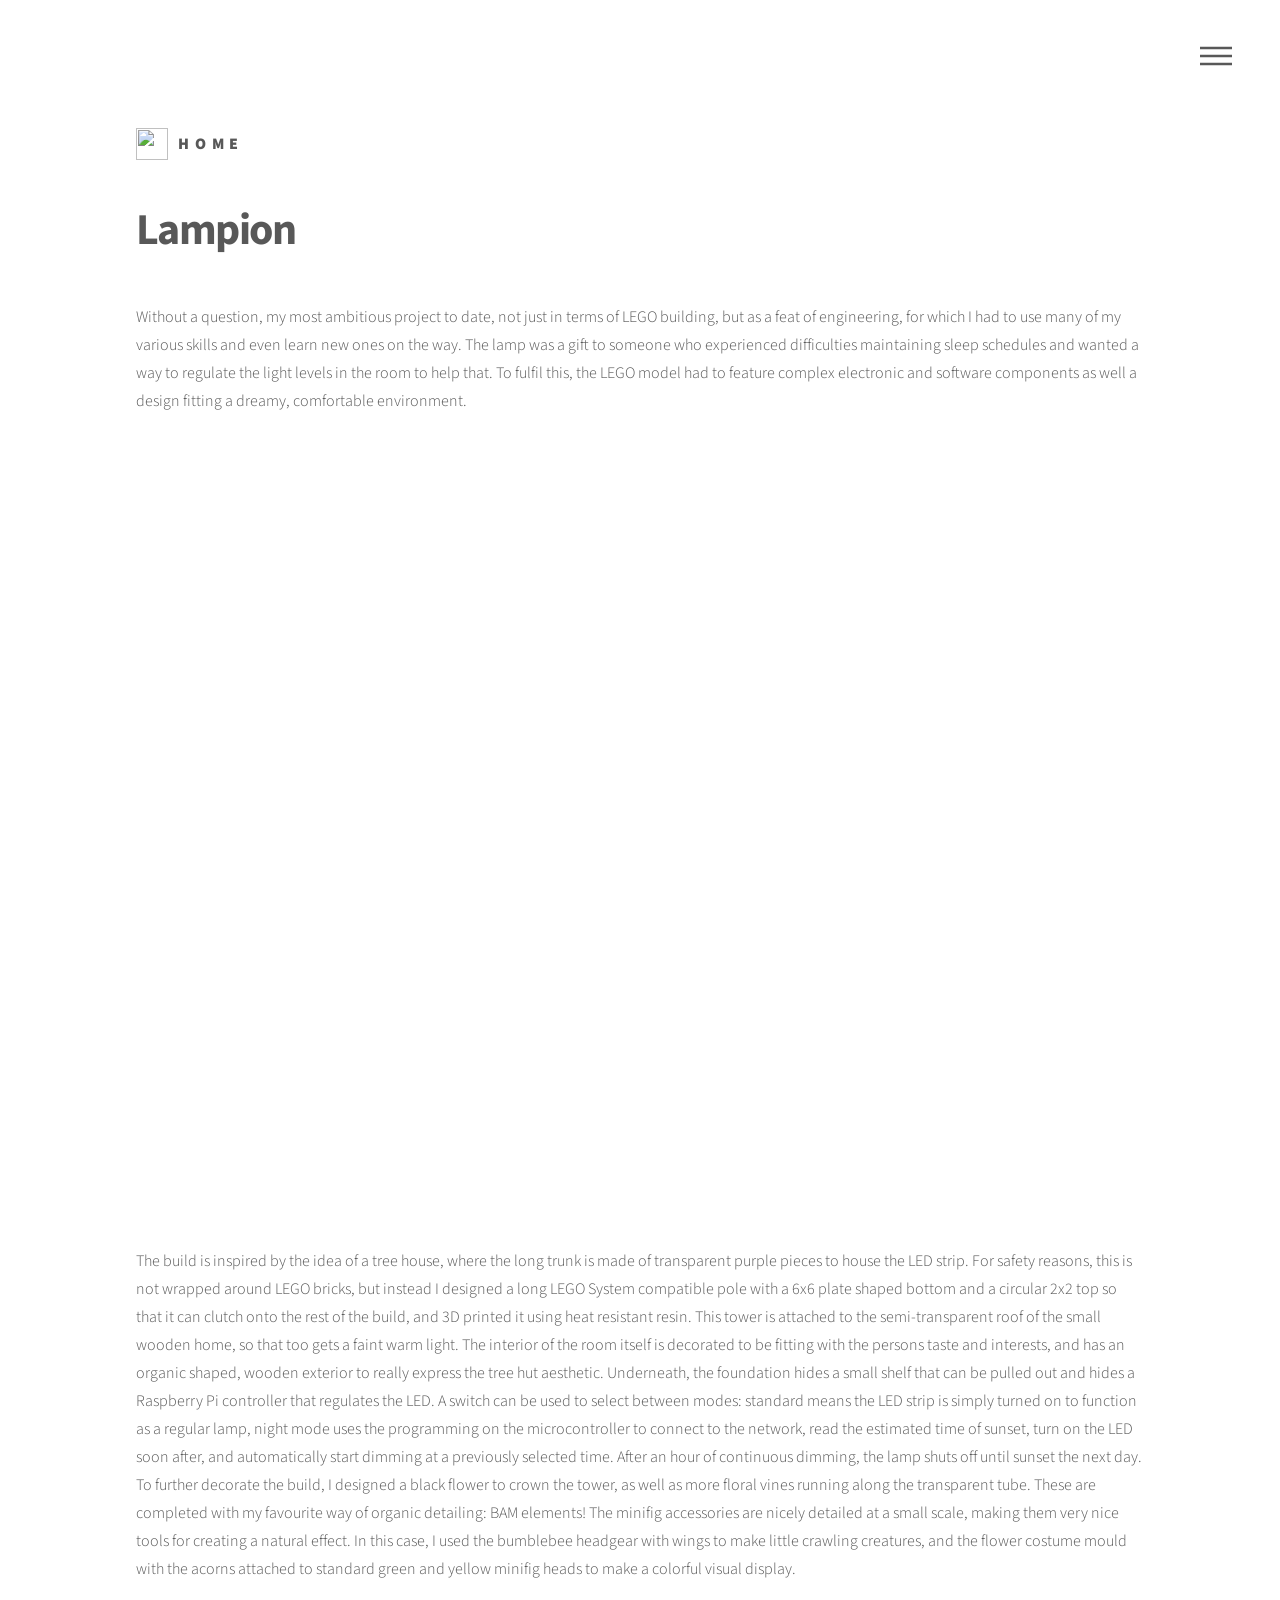
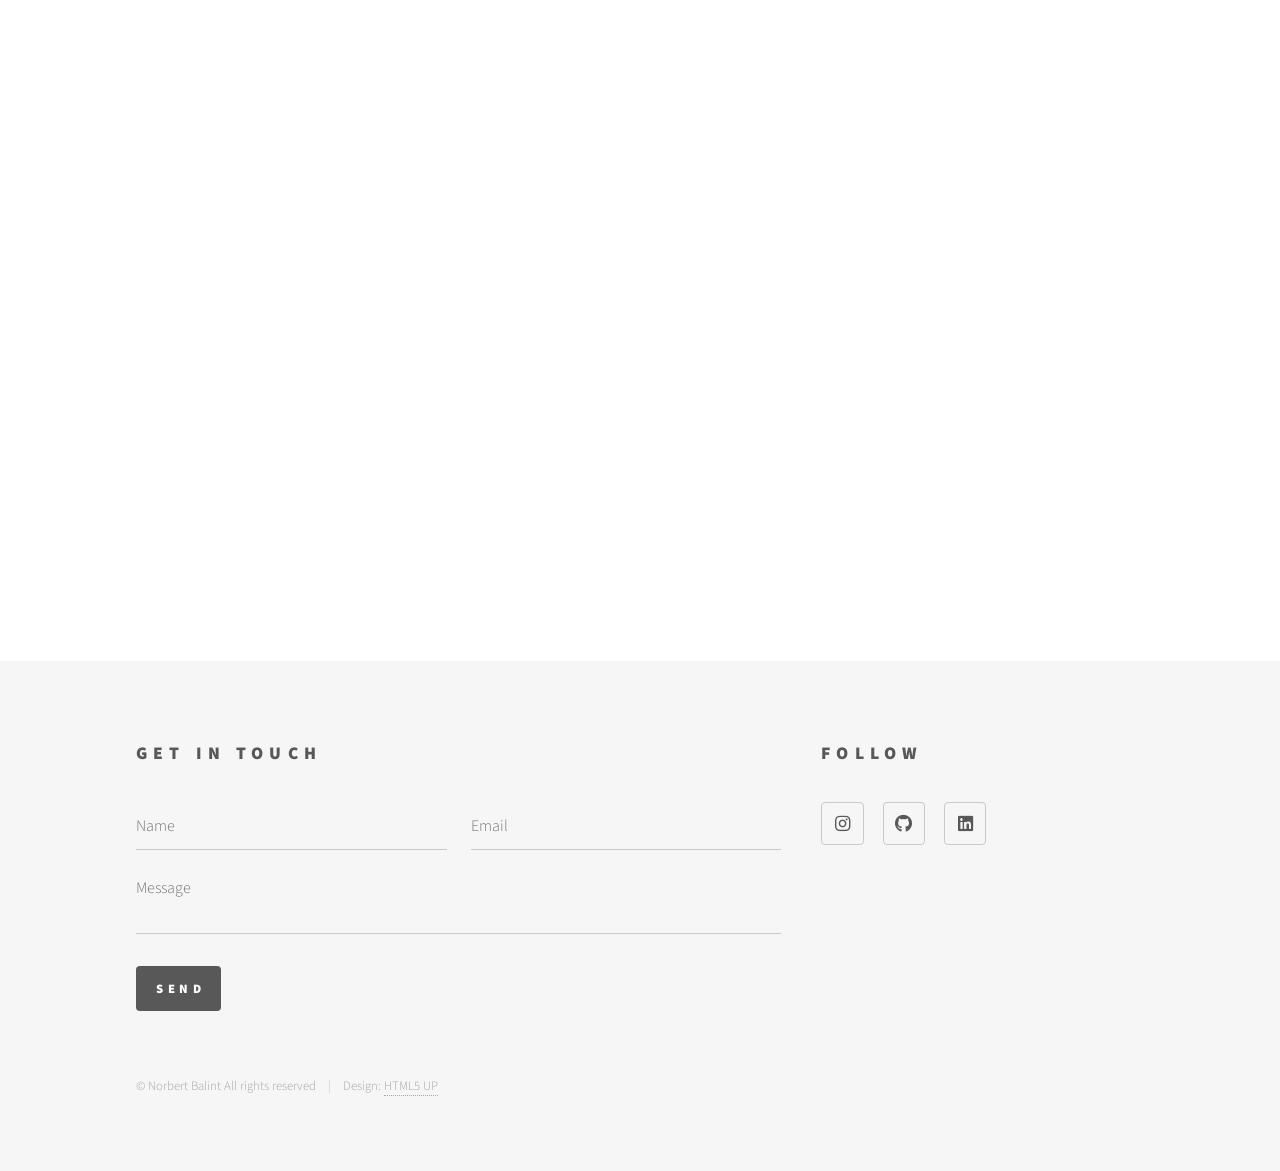
==== lampion.html @ af63b950 "Add files via upload Initial commit to upload directory" ====
<!DOCTYPE HTML>
<!--
	Phantom by HTML5 UP
	html5up.net | @ajlkn
	Free for personal and commercial use under the CCA 3.0 license (html5up.net/license)
-->
<html>
	<head>
		<title>Lampion - Norbert Balint</title>
		<meta charset="utf-8" />
		<meta name="viewport" content="width=device-width, initial-scale=1, user-scalable=no" />
		<link rel="stylesheet" href="assets/css/main.css" />
		<noscript><link rel="stylesheet" href="assets/css/noscript.css" /></noscript>
	</head>
	<body class="is-preload">
		<!-- Wrapper -->
			<div id="wrapper">

				<!-- Header -->
					<header id="header">
						<div class="inner">

							<!-- Logo -->
								<a href="index.html" class="logo">
									<span class="symbol"><img src="images/logo.svg" alt="" /></span><span class="title">Home</span>
								</a>

							<!-- Nav -->
								<nav>
									<ul>
										<li><a href="#menu">Menu</a></li>
									</ul>
								</nav>

						</div>
					</header>

				<!-- Menu -->
					<nav id="menu">
						<h2>Menu</h2>
						<ul>
							<li><a href="index.html">Home</a></li>
							<li>
								<span class="toggle">Projects</span>
								<ul class="submenu">
									<li><a href="flower_festival.html">Flower festival arrangement</a></li>
									<li><a href="skull_pot.html">Roses potted in a skull</a></li>
									<li><a href="lampion.html">Night lamp</a></li>
									<li><a href="astralis.html">Astralia</a></li>
									<li><a href="digital.html">Digital designs</a></li>
									<li><a href="laurelin.html">Tears of Laurelin</a></li>
								</ul>
							</li>
							<li><a href="index.html#footer">Contact</a></li>
						</ul>
					</nav>

				<!-- Main -->
					<div id="main">
						<div class="inner">
							<h1>Lampion</h1>
							<p>Without a question, my most ambitious project to date, not just in terms of LEGO building, but as a feat of engineering, for which I had to use many of my various skills and even learn new ones on the way. The lamp was a gift to someone who experienced difficulties maintaining sleep schedules and wanted a way to regulate the light levels in the room to help that. To fulfil this, the LEGO model had to feature complex electronic and software components as well a design fitting a dreamy, comfortable environment. </p>

							<div class="image-row">
           						<img src="images/Lampion_2.jpg" alt="" height="750"/>
           						<img src="images/Lampion_4.jpg" alt="" height="750"/>
       						 </div>
							
							<p>The build is inspired by the idea of a tree house, where the long trunk is made of transparent purple pieces to house the LED strip. For safety reasons, this is not wrapped around LEGO bricks, but instead I designed a long LEGO System compatible pole with a 6x6 plate shaped bottom and a circular 2x2 top so that it can clutch onto the rest of the build, and 3D printed it using heat resistant resin. This tower is attached to the semi-transparent roof of the small wooden home, so that too gets a faint warm light. The interior of the room itself is decorated to be fitting with the persons taste and interests, and has an organic shaped, wooden exterior to really express the tree hut aesthetic. Underneath, the foundation hides a small shelf that can be pulled out and hides a Raspberry Pi controller that regulates the LED. A switch can be used to select between modes: standard means the LED strip is simply turned on to function as a regular lamp, night mode uses the programming on the microcontroller to connect to the network, read the estimated time of sunset, turn on the LED soon after, and automatically start dimming at a previously selected time. After an hour of continuous dimming, the lamp shuts off until sunset the next day. 
To further decorate the build, I designed a black flower to crown the tower, as well as more floral vines running along the transparent tube. These are completed with my favourite way of organic detailing: BAM elements! The minifig accessories are nicely detailed at a small scale, making them very nice tools for creating a natural effect. In this case, I used the bumblebee headgear with wings to make little crawling creatures, and the flower costume mould with the acorns attached to standard green and yellow minifig heads to make a colorful visual display. </p>
							<div class="image-row">
           						<img src="images/Lampion_3.jpg" alt="" height="500"/>
           						<img src="images/Lampion_1.jpg" alt="" height="500"/>
       						 </div>
						</div>
					</div>

				<!-- Footer -->
					<footer id="footer">
						<div class="inner">
							<section>
								<h2>Get in touch</h2>
								<form method="post" action="https://formspree.io/f/xbgdnvld">
									<input type="hidden" name="_subject" value="New message from website contact form" />
									<div class="fields">
										<div class="field half">
											<input type="text" name="name" id="name" placeholder="Name" />
										</div>
										<div class="field half">
											<input type="email" name="email" id="email" placeholder="Email" />
										</div>
										<div class="field">
											<textarea name="message" id="message" placeholder="Message"></textarea>
										</div>
									</div>
									<ul class="actions">
										<li><input type="submit" value="Send" class="primary" /></li>
									</ul>
								</form>
							</section>
							<section>
								<h2>Follow</h2>
								<ul class="icons">
									<li><a href="https://www.instagram.com/norbert._.balint?mdxt=M3FpMGlzZ3g4aW0x" class="icon brands style2 fa-instagram"><span class="label">Instagram</span></a></li>
									<li><a href="https://github.com/NorbertAuroraBalint" class="icon brands style2 fa-github"><span class="label">GitHub</span></a></li>
									<li><a href="https://www.linkedin.com/in/norbert-balint-3ab57115b" class="icon brands style2 fa-linkedin"><span class="label">LinkedIn</span></a></li>
									</ul>
							</section>
							<ul class="copyright">
								<li>&copy; Norbert Balint All rights reserved</li><li>Design: <a href="http://html5up.net">HTML5 UP</a></li>
							</ul>
						</div>
					</footer>

			</div>

		<!-- Scripts -->
			<script src="assets/js/jquery.min.js"></script>
			<script src="assets/js/browser.min.js"></script>
			<script src="assets/js/breakpoints.min.js"></script>
			<script src="assets/js/util.js"></script>
			<script src="assets/js/main.js"></script>

	</body>
</html>
---- assets/css/main.css ----
@import url(fontawesome-all.min.css);
@import url("https://fonts.googleapis.com/css?family=Source+Sans+Pro:300,700,900");

/*
	Phantom by HTML5 UP
	html5up.net | @ajlkn
	Free for personal and commercial use under the CCA 3.0 license (html5up.net/license)
*/

html, body, div, span, applet, object,
iframe, h1, h2, h3, h4, h5, h6, p, blockquote,
pre, a, abbr, acronym, address, big, cite,
code, del, dfn, em, img, ins, kbd, q, s, samp,
small, strike, strong, sub, sup, tt, var, b,
u, i, center, dl, dt, dd, ol, ul, li, fieldset,
form, label, legend, table, caption, tbody,
tfoot, thead, tr, th, td, article, aside,
canvas, details, embed, figure, figcaption,
footer, header, hgroup, menu, nav, output, ruby,
section, summary, time, mark, audio, video {
	margin: 0;
	padding: 0;
	border: 0;
	font-size: 100%;
	font: inherit;
	vertical-align: baseline;}

article, aside, details, figcaption, figure,
footer, header, hgroup, menu, nav, section {
	display: block;}

body {
	line-height: 1;
}

ol, ul {
	list-style: none;
}

blockquote, q {
	quotes: none;
}

	blockquote:before, blockquote:after, q:before, q:after {
		content: '';
		content: none;
	}

table {
	border-collapse: collapse;
	border-spacing: 0;
}

body {
	-webkit-text-size-adjust: none;
}

mark {
	background-color: transparent;
	color: inherit;
}

input::-moz-focus-inner {
	border: 0;
	padding: 0;
}

input, select, textarea {
	-moz-appearance: none;
	-webkit-appearance: none;
	-ms-appearance: none;
	appearance: none;
}

/* Basic */

	@-ms-viewport {
		width: device-width;
	}

	body {
		-ms-overflow-style: scrollbar;
	}

	@media screen and (max-width: 480px) {

		html, body {
			min-width: 320px;
		}

	}

	html {
		box-sizing: border-box;
	}

	*, *:before, *:after {
		box-sizing: inherit;
	}

	body {
		background: #ffffff;
	}

		body.is-preload *, body.is-preload *:before, body.is-preload *:after {
			-moz-animation: none !important;
			-webkit-animation: none !important;
			-ms-animation: none !important;
			animation: none !important;
			-moz-transition: none !important;
			-webkit-transition: none !important;
			-ms-transition: none !important;
			transition: none !important;
		}

/* Type */

	body, input, select, textarea {
		color: #585858;
		font-family: "Source Sans Pro", Helvetica, sans-serif;
		font-size: 16pt;
		font-weight: 300;
		line-height: 1.75;
	}

		@media screen and (max-width: 1680px) {

			body, input, select, textarea {
				font-size: 14pt;
			}

		}

		@media screen and (max-width: 1280px) {

			body, input, select, textarea {
				font-size: 12pt;
			}

		}

	a {
		-moz-transition: border-bottom-color 0.2s ease, color 0.2s ease;
		-webkit-transition: border-bottom-color 0.2s ease, color 0.2s ease;
		-ms-transition: border-bottom-color 0.2s ease, color 0.2s ease;
		transition: border-bottom-color 0.2s ease, color 0.2s ease;
		text-decoration: none;
		color: #585858;
		border-bottom: dotted 1px rgba(88, 88, 88, 0.5);
	}

		a:hover {
			border-bottom-color: transparent;
			color: #f2849e !important;
		}

	strong, b {
		font-weight: 900;
	}

	em, i {
		font-style: italic;
	}

	p {
		margin: 0 0 2em 0;
	}

	h1 {
		font-size: 2.75em;
		font-weight: 700;
		line-height: 1.3;
		margin: 0 0 1em 0;
		letter-spacing: -0.035em;
	}

		h1 a {
			color: inherit;
		}

		@media screen and (max-width: 736px) {

			h1 {
				font-size: 2em;
				margin: 0 0 1em 0;
			}

		}

		@media screen and (max-width: 360px) {

			h1 {
				font-size: 1.75em;
			}

		}

	h2, h3, h4, h5, h6 {
		font-weight: 900;
		line-height: 1.5;
		margin: 0 0 2em 0;
		text-transform: uppercase;
		letter-spacing: 0.35em;
	}

		h2 a, h3 a, h4 a, h5 a, h6 a {
			color: inherit;
		}

	h2 {
		font-size: 1.1em;
	}

	h3 {
		font-size: 1em;
	}

	h4 {
		font-size: 0.8em;
	}

	h5 {
		font-size: 0.8em;
	}

	h6 {
		font-size: 0.8em;
	}

	@media screen and (max-width: 980px) {

		h1 br, h2 br, h3 br, h4 br, h5 br, h6 br {
			display: none;
		}

	}

	@media screen and (max-width: 736px) {

		h2 {
			font-size: 1em;
		}

		h3 {
			font-size: 0.8em;
		}

	}

	sub {
		font-size: 0.8em;
		position: relative;
		top: 0.5em;
	}

	sup {
		font-size: 0.8em;
		position: relative;
		top: -0.5em;
	}

	blockquote {
		border-left: solid 4px #c9c9c9;
		font-style: italic;
		margin: 0 0 2em 0;
		padding: 0.5em 0 0.5em 2em;
	}

	code {
		background: rgba(144, 144, 144, 0.075);
		border-radius: 4px;
		border: solid 1px #c9c9c9;
		font-family: "Courier New", monospace;
		font-size: 0.9em;
		margin: 0 0.25em;
		padding: 0.25em 0.65em;
	}

	pre {
		-webkit-overflow-scrolling: touch;
		font-family: "Courier New", monospace;
		font-size: 0.9em;
		margin: 0 0 2em 0;
	}

		pre code {
			display: block;
			line-height: 1.75;
			padding: 1em 1.5em;
			overflow-x: auto;
		}

	hr {
		border: 0;
		border-bottom: solid 1px #c9c9c9;
		margin: 2em 0;
	}

		hr.major {
			margin: 3em 0;
		}

	.align-left {
		text-align: left;
	}

	.align-center {
		text-align: center;
	}

	.align-right {
		text-align: right;
	}

/* Row */

	.row {
		display: flex;
		flex-wrap: wrap;
		box-sizing: border-box;
		align-items: stretch;
	}

		.row > * {
			box-sizing: border-box;
		}

		.row.gtr-uniform > * > :last-child {
			margin-bottom: 0;
		}

		.row.aln-left {
			justify-content: flex-start;
		}

		.row.aln-center {
			justify-content: center;
		}

		.row.aln-right {
			justify-content: flex-end;
		}

		.row.aln-top {
			align-items: flex-start;
		}

		.row.aln-middle {
			align-items: center;
		}

		.row.aln-bottom {
			align-items: flex-end;
		}

		.row > .imp {
			order: -1;
		}

		.row > .col-1 {
			width: 8.33333%;
		}

		.row > .off-1 {
			margin-left: 8.33333%;
		}

		.row > .col-2 {
			width: 16.66667%;
		}

		.row > .off-2 {
			margin-left: 16.66667%;
		}

		.row > .col-3 {
			width: 25%;
		}

		.row > .off-3 {
			margin-left: 25%;
		}

		.row > .col-4 {
			width: 33.33333%;
		}

		.row > .off-4 {
			margin-left: 33.33333%;
		}

		.row > .col-5 {
			width: 41.66667%;
		}

		.row > .off-5 {
			margin-left: 41.66667%;
		}

		.row > .col-6 {
			width: 50%;
		}

		.row > .off-6 {
			margin-left: 50%;
		}

		.row > .col-7 {
			width: 58.33333%;
		}

		.row > .off-7 {
			margin-left: 58.33333%;
		}

		.row > .col-8 {
			width: 66.66667%;
		}

		.row > .off-8 {
			margin-left: 66.66667%;
		}

		.row > .col-9 {
			width: 75%;
		}

		.row > .off-9 {
			margin-left: 75%;
		}

		.row > .col-10 {
			width: 83.33333%;
		}

		.row > .off-10 {
			margin-left: 83.33333%;
		}

		.row > .col-11 {
			width: 91.66667%;
		}

		.row > .off-11 {
			margin-left: 91.66667%;
		}

		.row > .col-12 {
			width: 100%;
		}

		.row > .off-12 {
			margin-left: 100%;
		}

		.row.gtr-0 {
			margin-top: 0;
			margin-left: 0em;
		}

			.row.gtr-0 > * {
				padding: 0 0 0 0em;
			}

			.row.gtr-0.gtr-uniform {
				margin-top: 0em;
			}

				.row.gtr-0.gtr-uniform > * {
					padding-top: 0em;
				}

		.row.gtr-25 {
			margin-top: 0;
			margin-left: -0.5em;
		}

			.row.gtr-25 > * {
				padding: 0 0 0 0.5em;
			}

			.row.gtr-25.gtr-uniform {
				margin-top: -0.5em;
			}

				.row.gtr-25.gtr-uniform > * {
					padding-top: 0.5em;
				}

		.row.gtr-50 {
			margin-top: 0;
			margin-left: -1em;
		}

			.row.gtr-50 > * {
				padding: 0 0 0 1em;
			}

			.row.gtr-50.gtr-uniform {
				margin-top: -1em;
			}

				.row.gtr-50.gtr-uniform > * {
					padding-top: 1em;
				}

		.row {
			margin-top: 0;
			margin-left: -2em;
		}

			.row > * {
				padding: 0 0 0 2em;
			}

			.row.gtr-uniform {
				margin-top: -2em;
			}

				.row.gtr-uniform > * {
					padding-top: 2em;
				}

		.row.gtr-150 {
			margin-top: 0;
			margin-left: -3em;
		}

			.row.gtr-150 > * {
				padding: 0 0 0 3em;
			}

			.row.gtr-150.gtr-uniform {
				margin-top: -3em;
			}

				.row.gtr-150.gtr-uniform > * {
					padding-top: 3em;
				}

		.row.gtr-200 {
			margin-top: 0;
			margin-left: -4em;
		}

			.row.gtr-200 > * {
				padding: 0 0 0 4em;
			}

			.row.gtr-200.gtr-uniform {
				margin-top: -4em;
			}

				.row.gtr-200.gtr-uniform > * {
					padding-top: 4em;
				}

		@media screen and (max-width: 1680px) {

			.row {
				display: flex;
				flex-wrap: wrap;
				box-sizing: border-box;
				align-items: stretch;
			}

				.row > * {
					box-sizing: border-box;
				}

				.row.gtr-uniform > * > :last-child {
					margin-bottom: 0;
				}

				.row.aln-left {
					justify-content: flex-start;
				}

				.row.aln-center {
					justify-content: center;
				}

				.row.aln-right {
					justify-content: flex-end;
				}

				.row.aln-top {
					align-items: flex-start;
				}

				.row.aln-middle {
					align-items: center;
				}

				.row.aln-bottom {
					align-items: flex-end;
				}

				.row > .imp-xlarge {
					order: -1;
				}

				.row > .col-1-xlarge {
					width: 8.33333%;
				}

				.row > .off-1-xlarge {
					margin-left: 8.33333%;
				}

				.row > .col-2-xlarge {
					width: 16.66667%;
				}

				.row > .off-2-xlarge {
					margin-left: 16.66667%;
				}

				.row > .col-3-xlarge {
					width: 25%;
				}

				.row > .off-3-xlarge {
					margin-left: 25%;
				}

				.row > .col-4-xlarge {
					width: 33.33333%;
				}

				.row > .off-4-xlarge {
					margin-left: 33.33333%;
				}

				.row > .col-5-xlarge {
					width: 41.66667%;
				}

				.row > .off-5-xlarge {
					margin-left: 41.66667%;
				}

				.row > .col-6-xlarge {
					width: 50%;
				}

				.row > .off-6-xlarge {
					margin-left: 50%;
				}

				.row > .col-7-xlarge {
					width: 58.33333%;
				}

				.row > .off-7-xlarge {
					margin-left: 58.33333%;
				}

				.row > .col-8-xlarge {
					width: 66.66667%;
				}

				.row > .off-8-xlarge {
					margin-left: 66.66667%;
				}

				.row > .col-9-xlarge {
					width: 75%;
				}

				.row > .off-9-xlarge {
					margin-left: 75%;
				}

				.row > .col-10-xlarge {
					width: 83.33333%;
				}

				.row > .off-10-xlarge {
					margin-left: 83.33333%;
				}

				.row > .col-11-xlarge {
					width: 91.66667%;
				}

				.row > .off-11-xlarge {
					margin-left: 91.66667%;
				}

				.row > .col-12-xlarge {
					width: 100%;
				}

				.row > .off-12-xlarge {
					margin-left: 100%;
				}

				.row.gtr-0 {
					margin-top: 0;
					margin-left: 0em;
				}

					.row.gtr-0 > * {
						padding: 0 0 0 0em;
					}

					.row.gtr-0.gtr-uniform {
						margin-top: 0em;
					}

						.row.gtr-0.gtr-uniform > * {
							padding-top: 0em;
						}

				.row.gtr-25 {
					margin-top: 0;
					margin-left: -0.5em;
				}

					.row.gtr-25 > * {
						padding: 0 0 0 0.5em;
					}

					.row.gtr-25.gtr-uniform {
						margin-top: -0.5em;
					}

						.row.gtr-25.gtr-uniform > * {
							padding-top: 0.5em;
						}

				.row.gtr-50 {
					margin-top: 0;
					margin-left: -1em;
				}

					.row.gtr-50 > * {
						padding: 0 0 0 1em;
					}

					.row.gtr-50.gtr-uniform {
						margin-top: -1em;
					}

						.row.gtr-50.gtr-uniform > * {
							padding-top: 1em;
						}

				.row {
					margin-top: 0;
					margin-left: -2em;
				}

					.row > * {
						padding: 0 0 0 2em;
					}

					.row.gtr-uniform {
						margin-top: -2em;
					}

						.row.gtr-uniform > * {
							padding-top: 2em;
						}

				.row.gtr-150 {
					margin-top: 0;
					margin-left: -3em;
				}

					.row.gtr-150 > * {
						padding: 0 0 0 3em;
					}

					.row.gtr-150.gtr-uniform {
						margin-top: -3em;
					}

						.row.gtr-150.gtr-uniform > * {
							padding-top: 3em;
						}

				.row.gtr-200 {
					margin-top: 0;
					margin-left: -4em;
				}

					.row.gtr-200 > * {
						padding: 0 0 0 4em;
					}

					.row.gtr-200.gtr-uniform {
						margin-top: -4em;
					}

						.row.gtr-200.gtr-uniform > * {
							padding-top: 4em;
						}

		}

		@media screen and (max-width: 1280px) {

			.row {
				display: flex;
				flex-wrap: wrap;
				box-sizing: border-box;
				align-items: stretch;
			}

				.row > * {
					box-sizing: border-box;
				}

				.row.gtr-uniform > * > :last-child {
					margin-bottom: 0;
				}

				.row.aln-left {
					justify-content: flex-start;
				}

				.row.aln-center {
					justify-content: center;
				}

				.row.aln-right {
					justify-content: flex-end;
				}

				.row.aln-top {
					align-items: flex-start;
				}

				.row.aln-middle {
					align-items: center;
				}

				.row.aln-bottom {
					align-items: flex-end;
				}

				.row > .imp-large {
					order: -1;
				}

				.row > .col-1-large {
					width: 8.33333%;
				}

				.row > .off-1-large {
					margin-left: 8.33333%;
				}

				.row > .col-2-large {
					width: 16.66667%;
				}

				.row > .off-2-large {
					margin-left: 16.66667%;
				}

				.row > .col-3-large {
					width: 25%;
				}

				.row > .off-3-large {
					margin-left: 25%;
				}

				.row > .col-4-large {
					width: 33.33333%;
				}

				.row > .off-4-large {
					margin-left: 33.33333%;
				}

				.row > .col-5-large {
					width: 41.66667%;
				}

				.row > .off-5-large {
					margin-left: 41.66667%;
				}

				.row > .col-6-large {
					width: 50%;
				}

				.row > .off-6-large {
					margin-left: 50%;
				}

				.row > .col-7-large {
					width: 58.33333%;
				}

				.row > .off-7-large {
					margin-left: 58.33333%;
				}

				.row > .col-8-large {
					width: 66.66667%;
				}

				.row > .off-8-large {
					margin-left: 66.66667%;
				}

				.row > .col-9-large {
					width: 75%;
				}

				.row > .off-9-large {
					margin-left: 75%;
				}

				.row > .col-10-large {
					width: 83.33333%;
				}

				.row > .off-10-large {
					margin-left: 83.33333%;
				}

				.row > .col-11-large {
					width: 91.66667%;
				}

				.row > .off-11-large {
					margin-left: 91.66667%;
				}

				.row > .col-12-large {
					width: 100%;
				}

				.row > .off-12-large {
					margin-left: 100%;
				}

				.row.gtr-0 {
					margin-top: 0;
					margin-left: 0em;
				}

					.row.gtr-0 > * {
						padding: 0 0 0 0em;
					}

					.row.gtr-0.gtr-uniform {
						margin-top: 0em;
					}

						.row.gtr-0.gtr-uniform > * {
							padding-top: 0em;
						}

				.row.gtr-25 {
					margin-top: 0;
					margin-left: -0.5em;
				}

					.row.gtr-25 > * {
						padding: 0 0 0 0.5em;
					}

					.row.gtr-25.gtr-uniform {
						margin-top: -0.5em;
					}

						.row.gtr-25.gtr-uniform > * {
							padding-top: 0.5em;
						}

				.row.gtr-50 {
					margin-top: 0;
					margin-left: -1em;
				}

					.row.gtr-50 > * {
						padding: 0 0 0 1em;
					}

					.row.gtr-50.gtr-uniform {
						margin-top: -1em;
					}

						.row.gtr-50.gtr-uniform > * {
							padding-top: 1em;
						}

				.row {
					margin-top: 0;
					margin-left: -2em;
				}

					.row > * {
						padding: 0 0 0 2em;
					}

					.row.gtr-uniform {
						margin-top: -2em;
					}

						.row.gtr-uniform > * {
							padding-top: 2em;
						}

				.row.gtr-150 {
					margin-top: 0;
					margin-left: -3em;
				}

					.row.gtr-150 > * {
						padding: 0 0 0 3em;
					}

					.row.gtr-150.gtr-uniform {
						margin-top: -3em;
					}

						.row.gtr-150.gtr-uniform > * {
							padding-top: 3em;
						}

				.row.gtr-200 {
					margin-top: 0;
					margin-left: -4em;
				}

					.row.gtr-200 > * {
						padding: 0 0 0 4em;
					}

					.row.gtr-200.gtr-uniform {
						margin-top: -4em;
					}

						.row.gtr-200.gtr-uniform > * {
							padding-top: 4em;
						}

		}

		@media screen and (max-width: 980px) {

			.row {
				display: flex;
				flex-wrap: wrap;
				box-sizing: border-box;
				align-items: stretch;
			}

				.row > * {
					box-sizing: border-box;
				}

				.row.gtr-uniform > * > :last-child {
					margin-bottom: 0;
				}

				.row.aln-left {
					justify-content: flex-start;
				}

				.row.aln-center {
					justify-content: center;
				}

				.row.aln-right {
					justify-content: flex-end;
				}

				.row.aln-top {
					align-items: flex-start;
				}

				.row.aln-middle {
					align-items: center;
				}

				.row.aln-bottom {
					align-items: flex-end;
				}

				.row > .imp-medium {
					order: -1;
				}

				.row > .col-1-medium {
					width: 8.33333%;
				}

				.row > .off-1-medium {
					margin-left: 8.33333%;
				}

				.row > .col-2-medium {
					width: 16.66667%;
				}

				.row > .off-2-medium {
					margin-left: 16.66667%;
				}

				.row > .col-3-medium {
					width: 25%;
				}

				.row > .off-3-medium {
					margin-left: 25%;
				}

				.row > .col-4-medium {
					width: 33.33333%;
				}

				.row > .off-4-medium {
					margin-left: 33.33333%;
				}

				.row > .col-5-medium {
					width: 41.66667%;
				}

				.row > .off-5-medium {
					margin-left: 41.66667%;
				}

				.row > .col-6-medium {
					width: 50%;
				}

				.row > .off-6-medium {
					margin-left: 50%;
				}

				.row > .col-7-medium {
					width: 58.33333%;
				}

				.row > .off-7-medium {
					margin-left: 58.33333%;
				}

				.row > .col-8-medium {
					width: 66.66667%;
				}

				.row > .off-8-medium {
					margin-left: 66.66667%;
				}

				.row > .col-9-medium {
					width: 75%;
				}

				.row > .off-9-medium {
					margin-left: 75%;
				}

				.row > .col-10-medium {
					width: 83.33333%;
				}

				.row > .off-10-medium {
					margin-left: 83.33333%;
				}

				.row > .col-11-medium {
					width: 91.66667%;
				}

				.row > .off-11-medium {
					margin-left: 91.66667%;
				}

				.row > .col-12-medium {
					width: 100%;
				}

				.row > .off-12-medium {
					margin-left: 100%;
				}

				.row.gtr-0 {
					margin-top: 0;
					margin-left: 0em;
				}

					.row.gtr-0 > * {
						padding: 0 0 0 0em;
					}

					.row.gtr-0.gtr-uniform {
						margin-top: 0em;
					}

						.row.gtr-0.gtr-uniform > * {
							padding-top: 0em;
						}

				.row.gtr-25 {
					margin-top: 0;
					margin-left: -0.375em;
				}

					.row.gtr-25 > * {
						padding: 0 0 0 0.375em;
					}

					.row.gtr-25.gtr-uniform {
						margin-top: -0.375em;
					}

						.row.gtr-25.gtr-uniform > * {
							padding-top: 0.375em;
						}

				.row.gtr-50 {
					margin-top: 0;
					margin-left: -0.75em;
				}

					.row.gtr-50 > * {
						padding: 0 0 0 0.75em;
					}

					.row.gtr-50.gtr-uniform {
						margin-top: -0.75em;
					}

						.row.gtr-50.gtr-uniform > * {
							padding-top: 0.75em;
						}

				.row {
					margin-top: 0;
					margin-left: -1.5em;
				}

					.row > * {
						padding: 0 0 0 1.5em;
					}

					.row.gtr-uniform {
						margin-top: -1.5em;
					}

						.row.gtr-uniform > * {
							padding-top: 1.5em;
						}

				.row.gtr-150 {
					margin-top: 0;
					margin-left: -2.25em;
				}

					.row.gtr-150 > * {
						padding: 0 0 0 2.25em;
					}

					.row.gtr-150.gtr-uniform {
						margin-top: -2.25em;
					}

						.row.gtr-150.gtr-uniform > * {
							padding-top: 2.25em;
						}

				.row.gtr-200 {
					margin-top: 0;
					margin-left: -3em;
				}

					.row.gtr-200 > * {
						padding: 0 0 0 3em;
					}

					.row.gtr-200.gtr-uniform {
						margin-top: -3em;
					}

						.row.gtr-200.gtr-uniform > * {
							padding-top: 3em;
						}

		}

		@media screen and (max-width: 736px) {

			.row {
				display: flex;
				flex-wrap: wrap;
				box-sizing: border-box;
				align-items: stretch;
			}

				.row > * {
					box-sizing: border-box;
				}

				.row.gtr-uniform > * > :last-child {
					margin-bottom: 0;
				}

				.row.aln-left {
					justify-content: flex-start;
				}

				.row.aln-center {
					justify-content: center;
				}

				.row.aln-right {
					justify-content: flex-end;
				}

				.row.aln-top {
					align-items: flex-start;
				}

				.row.aln-middle {
					align-items: center;
				}

				.row.aln-bottom {
					align-items: flex-end;
				}

				.row > .imp-small {
					order: -1;
				}

				.row > .col-1-small {
					width: 8.33333%;
				}

				.row > .off-1-small {
					margin-left: 8.33333%;
				}

				.row > .col-2-small {
					width: 16.66667%;
				}

				.row > .off-2-small {
					margin-left: 16.66667%;
				}

				.row > .col-3-small {
					width: 25%;
				}

				.row > .off-3-small {
					margin-left: 25%;
				}

				.row > .col-4-small {
					width: 33.33333%;
				}

				.row > .off-4-small {
					margin-left: 33.33333%;
				}

				.row > .col-5-small {
					width: 41.66667%;
				}

				.row > .off-5-small {
					margin-left: 41.66667%;
				}

				.row > .col-6-small {
					width: 50%;
				}

				.row > .off-6-small {
					margin-left: 50%;
				}

				.row > .col-7-small {
					width: 58.33333%;
				}

				.row > .off-7-small {
					margin-left: 58.33333%;
				}

				.row > .col-8-small {
					width: 66.66667%;
				}

				.row > .off-8-small {
					margin-left: 66.66667%;
				}

				.row > .col-9-small {
					width: 75%;
				}

				.row > .off-9-small {
					margin-left: 75%;
				}

				.row > .col-10-small {
					width: 83.33333%;
				}

				.row > .off-10-small {
					margin-left: 83.33333%;
				}

				.row > .col-11-small {
					width: 91.66667%;
				}

				.row > .off-11-small {
					margin-left: 91.66667%;
				}

				.row > .col-12-small {
					width: 100%;
				}

				.row > .off-12-small {
					margin-left: 100%;
				}

				.row.gtr-0 {
					margin-top: 0;
					margin-left: 0em;
				}

					.row.gtr-0 > * {
						padding: 0 0 0 0em;
					}

					.row.gtr-0.gtr-uniform {
						margin-top: 0em;
					}

						.row.gtr-0.gtr-uniform > * {
							padding-top: 0em;
						}

				.row.gtr-25 {
					margin-top: 0;
					margin-left: -0.25em;
				}

					.row.gtr-25 > * {
						padding: 0 0 0 0.25em;
					}

					.row.gtr-25.gtr-uniform {
						margin-top: -0.25em;
					}

						.row.gtr-25.gtr-uniform > * {
							padding-top: 0.25em;
						}

				.row.gtr-50 {
					margin-top: 0;
					margin-left: -0.5em;
				}

					.row.gtr-50 > * {
						padding: 0 0 0 0.5em;
					}

					.row.gtr-50.gtr-uniform {
						margin-top: -0.5em;
					}

						.row.gtr-50.gtr-uniform > * {
							padding-top: 0.5em;
						}

				.row {
					margin-top: 0;
					margin-left: -1em;
				}

					.row > * {
						padding: 0 0 0 1em;
					}

					.row.gtr-uniform {
						margin-top: -1em;
					}

						.row.gtr-uniform > * {
							padding-top: 1em;
						}

				.row.gtr-150 {
					margin-top: 0;
					margin-left: -1.5em;
				}

					.row.gtr-150 > * {
						padding: 0 0 0 1.5em;
					}

					.row.gtr-150.gtr-uniform {
						margin-top: -1.5em;
					}

						.row.gtr-150.gtr-uniform > * {
							padding-top: 1.5em;
						}

				.row.gtr-200 {
					margin-top: 0;
					margin-left: -2em;
				}

					.row.gtr-200 > * {
						padding: 0 0 0 2em;
					}

					.row.gtr-200.gtr-uniform {
						margin-top: -2em;
					}

						.row.gtr-200.gtr-uniform > * {
							padding-top: 2em;
						}

		}

		@media screen and (max-width: 480px) {

			.row {
				display: flex;
				flex-wrap: wrap;
				box-sizing: border-box;
				align-items: stretch;
			}

				.row > * {
					box-sizing: border-box;
				}

				.row.gtr-uniform > * > :last-child {
					margin-bottom: 0;
				}

				.row.aln-left {
					justify-content: flex-start;
				}

				.row.aln-center {
					justify-content: center;
				}

				.row.aln-right {
					justify-content: flex-end;
				}

				.row.aln-top {
					align-items: flex-start;
				}

				.row.aln-middle {
					align-items: center;
				}

				.row.aln-bottom {
					align-items: flex-end;
				}

				.row > .imp-xsmall {
					order: -1;
				}

				.row > .col-1-xsmall {
					width: 8.33333%;
				}

				.row > .off-1-xsmall {
					margin-left: 8.33333%;
				}

				.row > .col-2-xsmall {
					width: 16.66667%;
				}

				.row > .off-2-xsmall {
					margin-left: 16.66667%;
				}

				.row > .col-3-xsmall {
					width: 25%;
				}

				.row > .off-3-xsmall {
					margin-left: 25%;
				}

				.row > .col-4-xsmall {
					width: 33.33333%;
				}

				.row > .off-4-xsmall {
					margin-left: 33.33333%;
				}

				.row > .col-5-xsmall {
					width: 41.66667%;
				}

				.row > .off-5-xsmall {
					margin-left: 41.66667%;
				}

				.row > .col-6-xsmall {
					width: 50%;
				}

				.row > .off-6-xsmall {
					margin-left: 50%;
				}

				.row > .col-7-xsmall {
					width: 58.33333%;
				}

				.row > .off-7-xsmall {
					margin-left: 58.33333%;
				}

				.row > .col-8-xsmall {
					width: 66.66667%;
				}

				.row > .off-8-xsmall {
					margin-left: 66.66667%;
				}

				.row > .col-9-xsmall {
					width: 75%;
				}

				.row > .off-9-xsmall {
					margin-left: 75%;
				}

				.row > .col-10-xsmall {
					width: 83.33333%;
				}

				.row > .off-10-xsmall {
					margin-left: 83.33333%;
				}

				.row > .col-11-xsmall {
					width: 91.66667%;
				}

				.row > .off-11-xsmall {
					margin-left: 91.66667%;
				}

				.row > .col-12-xsmall {
					width: 100%;
				}

				.row > .off-12-xsmall {
					margin-left: 100%;
				}

				.row.gtr-0 {
					margin-top: 0;
					margin-left: 0em;
				}

					.row.gtr-0 > * {
						padding: 0 0 0 0em;
					}

					.row.gtr-0.gtr-uniform {
						margin-top: 0em;
					}

						.row.gtr-0.gtr-uniform > * {
							padding-top: 0em;
						}

				.row.gtr-25 {
					margin-top: 0;
					margin-left: -0.25em;
				}

					.row.gtr-25 > * {
						padding: 0 0 0 0.25em;
					}

					.row.gtr-25.gtr-uniform {
						margin-top: -0.25em;
					}

						.row.gtr-25.gtr-uniform > * {
							padding-top: 0.25em;
						}

				.row.gtr-50 {
					margin-top: 0;
					margin-left: -0.5em;
				}

					.row.gtr-50 > * {
						padding: 0 0 0 0.5em;
					}

					.row.gtr-50.gtr-uniform {
						margin-top: -0.5em;
					}

						.row.gtr-50.gtr-uniform > * {
							padding-top: 0.5em;
						}

				.row {
					margin-top: 0;
					margin-left: -1em;
				}

					.row > * {
						padding: 0 0 0 1em;
					}

					.row.gtr-uniform {
						margin-top: -1em;
					}

						.row.gtr-uniform > * {
							padding-top: 1em;
						}

				.row.gtr-150 {
					margin-top: 0;
					margin-left: -1.5em;
				}

					.row.gtr-150 > * {
						padding: 0 0 0 1.5em;
					}

					.row.gtr-150.gtr-uniform {
						margin-top: -1.5em;
					}

						.row.gtr-150.gtr-uniform > * {
							padding-top: 1.5em;
						}

				.row.gtr-200 {
					margin-top: 0;
					margin-left: -2em;
				}

					.row.gtr-200 > * {
						padding: 0 0 0 2em;
					}

					.row.gtr-200.gtr-uniform {
						margin-top: -2em;
					}

						.row.gtr-200.gtr-uniform > * {
							padding-top: 2em;
						}

		}

/* Section/Article */

	section.special, article.special {
		text-align: center;
	}

	header p {
		margin-top: -1em;
	}

	@media screen and (max-width: 736px) {

		header p {
			margin-top: 0;
		}

	}

/* Icon */

	.icon {
		text-decoration: none;
		border-bottom: none;
		position: relative;
	}

		.icon:before {
			-moz-osx-font-smoothing: grayscale;
			-webkit-font-smoothing: antialiased;
			display: inline-block;
			font-style: normal;
			font-variant: normal;
			text-rendering: auto;
			line-height: 1;
			text-transform: none !important;
			font-family: 'Font Awesome 5 Free';
			font-weight: 400;
		}

		.icon > .label {
			display: none;
		}

		.icon:before {
			line-height: inherit;
		}

		.icon.solid:before {
			font-weight: 900;
		}

		.icon.brands:before {
			font-family: 'Font Awesome 5 Brands';
		}

		.icon.style2 {
			-moz-transition: background-color 0.2s ease-in-out, color 0.2s ease-in-out, border-color 0.2s ease-in-out;
			-webkit-transition: background-color 0.2s ease-in-out, color 0.2s ease-in-out, border-color 0.2s ease-in-out;
			-ms-transition: background-color 0.2s ease-in-out, color 0.2s ease-in-out, border-color 0.2s ease-in-out;
			transition: background-color 0.2s ease-in-out, color 0.2s ease-in-out, border-color 0.2s ease-in-out;
			background-color: transparent;
			border: solid 1px #c9c9c9;
			border-radius: 4px;
			width: 2.65em;
			height: 2.65em;
			display: inline-block;
			text-align: center;
			line-height: 2.65em;
			color: inherit;
		}

			.icon.style2:before {
				font-size: 1.1em;
			}

			.icon.style2:hover {
				color: #f2849e;
				border-color: #f2849e;
			}

			.icon.style2:active {
				background-color: rgba(242, 132, 158, 0.1);
			}

/* List */

	ol {
		list-style: decimal;
		margin: 0 0 2em 0;
		padding-left: 1.25em;
	}

		ol li {
			padding-left: 0.25em;
		}

	ul {
		list-style: disc;
		margin: 0 0 2em 0;
		padding-left: 1em;
	}

		ul li {
			padding-left: 0.5em;
		}

		ul.alt {
			list-style: none;
			padding-left: 0;
		}

			ul.alt li {
				border-top: solid 1px #c9c9c9;
				padding: 0.5em 0;
			}

				ul.alt li:first-child {
					border-top: 0;
					padding-top: 0;
				}

	dl {
		margin: 0 0 2em 0;
	}

		dl dt {
			display: block;
			font-weight: 900;
			margin: 0 0 1em 0;
		}

		dl dd {
			margin-left: 2em;
		}

/* Actions */

	ul.actions {
		display: -moz-flex;
		display: -webkit-flex;
		display: -ms-flex;
		display: flex;
		cursor: default;
		list-style: none;
		margin-left: -1em;
		padding-left: 0;
	}

		ul.actions li {
			padding: 0 0 0 1em;
			vertical-align: middle;
		}

		ul.actions.special {
			-moz-justify-content: center;
			-webkit-justify-content: center;
			-ms-justify-content: center;
			justify-content: center;
			width: 100%;
			margin-left: 0;
		}

			ul.actions.special li:first-child {
				padding-left: 0;
			}

		ul.actions.stacked {
			-moz-flex-direction: column;
			-webkit-flex-direction: column;
			-ms-flex-direction: column;
			flex-direction: column;
			margin-left: 0;
		}

			ul.actions.stacked li {
				padding: 1.3em 0 0 0;
			}

				ul.actions.stacked li:first-child {
					padding-top: 0;
				}

		ul.actions.fit {
			width: calc(100% + 1em);
		}

			ul.actions.fit li {
				-moz-flex-grow: 1;
				-webkit-flex-grow: 1;
				-ms-flex-grow: 1;
				flex-grow: 1;
				-moz-flex-shrink: 1;
				-webkit-flex-shrink: 1;
				-ms-flex-shrink: 1;
				flex-shrink: 1;
				width: 100%;
			}

				ul.actions.fit li > * {
					width: 100%;
				}

			ul.actions.fit.stacked {
				width: 100%;
			}

		@media screen and (max-width: 480px) {

			ul.actions:not(.fixed) {
				-moz-flex-direction: column;
				-webkit-flex-direction: column;
				-ms-flex-direction: column;
				flex-direction: column;
				margin-left: 0;
				width: 100% !important;
			}

				ul.actions:not(.fixed) li {
					-moz-flex-grow: 1;
					-webkit-flex-grow: 1;
					-ms-flex-grow: 1;
					flex-grow: 1;
					-moz-flex-shrink: 1;
					-webkit-flex-shrink: 1;
					-ms-flex-shrink: 1;
					flex-shrink: 1;
					padding: 1em 0 0 0;
					text-align: center;
					width: 100%;
				}

					ul.actions:not(.fixed) li > * {
						width: 100%;
					}

					ul.actions:not(.fixed) li:first-child {
						padding-top: 0;
					}

					ul.actions:not(.fixed) li input[type="submit"],
					ul.actions:not(.fixed) li input[type="reset"],
					ul.actions:not(.fixed) li input[type="button"],
					ul.actions:not(.fixed) li button,
					ul.actions:not(.fixed) li .button {
						width: 100%;
					}

						ul.actions:not(.fixed) li input[type="submit"].icon:before,
						ul.actions:not(.fixed) li input[type="reset"].icon:before,
						ul.actions:not(.fixed) li input[type="button"].icon:before,
						ul.actions:not(.fixed) li button.icon:before,
						ul.actions:not(.fixed) li .button.icon:before {
							margin-left: -0.5rem;
						}

		}

/* Icons */

	ul.icons {
		cursor: default;
		list-style: none;
		padding-left: 0;
		margin: -1em 0 2em -1em;
	}

		ul.icons li {
			display: inline-block;
			padding: 1em 0 0 1em;
		}

/* Form */

	form {
		margin: 0 0 2em 0;
		overflow-x: hidden;
	}

		form > :last-child {
			margin-bottom: 0;
		}

		form > .fields {
			display: -moz-flex;
			display: -webkit-flex;
			display: -ms-flex;
			display: flex;
			-moz-flex-wrap: wrap;
			-webkit-flex-wrap: wrap;
			-ms-flex-wrap: wrap;
			flex-wrap: wrap;
			width: calc(100% + 3em);
			margin: -1.5em 0 2em -1.5em;
		}

			form > .fields > .field {
				-moz-flex-grow: 0;
				-webkit-flex-grow: 0;
				-ms-flex-grow: 0;
				flex-grow: 0;
				-moz-flex-shrink: 0;
				-webkit-flex-shrink: 0;
				-ms-flex-shrink: 0;
				flex-shrink: 0;
				padding: 1.5em 0 0 1.5em;
				width: calc(100% - 1.5em);
			}

				form > .fields > .field.half {
					width: calc(50% - 0.75em);
				}

				form > .fields > .field.third {
					width: calc(100%/3 - 0.5em);
				}

				form > .fields > .field.quarter {
					width: calc(25% - 0.375em);
				}

		@media screen and (max-width: 480px) {

			form > .fields {
				width: calc(100% + 3em);
				margin: -1.5em 0 2em -1.5em;
			}

				form > .fields > .field {
					padding: 1.5em 0 0 1.5em;
					width: calc(100% - 1.5em);
				}

					form > .fields > .field.half {
						width: calc(100% - 1.5em);
					}

					form > .fields > .field.third {
						width: calc(100% - 1.5em);
					}

					form > .fields > .field.quarter {
						width: calc(100% - 1.5em);
					}

		}

	label {
		display: block;
		font-size: 0.9em;
		font-weight: 900;
		margin: 0 0 1em 0;
	}

	input[type="text"],
	input[type="password"],
	input[type="email"],
	input[type="tel"],
	select,
	textarea {
		-moz-appearance: none;
		-webkit-appearance: none;
		-ms-appearance: none;
		appearance: none;
		background-color: transparent;
		border: none;
		border-radius: 0;
		border-bottom: solid 1px #c9c9c9;
		color: inherit;
		display: block;
		outline: 0;
		padding: 0;
		text-decoration: none;
		width: 100%;
	}

		input[type="text"]:invalid,
		input[type="password"]:invalid,
		input[type="email"]:invalid,
		input[type="tel"]:invalid,
		select:invalid,
		textarea:invalid {
			box-shadow: none;
		}

		input[type="text"]:focus,
		input[type="password"]:focus,
		input[type="email"]:focus,
		input[type="tel"]:focus,
		select:focus,
		textarea:focus {
			border-bottom-color: #f2849e;
			box-shadow: inset 0 -1px 0 0 #f2849e;
		}

	select {
		background-image: url("data:image/svg+xml;charset=utf8,%3Csvg xmlns='http://www.w3.org/2000/svg' width='40' height='40' preserveAspectRatio='none' viewBox='0 0 40 40'%3E%3Cpath d='M9.4,12.3l10.4,10.4l10.4-10.4c0.2-0.2,0.5-0.4,0.9-0.4c0.3,0,0.6,0.1,0.9,0.4l3.3,3.3c0.2,0.2,0.4,0.5,0.4,0.9 c0,0.4-0.1,0.6-0.4,0.9L20.7,31.9c-0.2,0.2-0.5,0.4-0.9,0.4c-0.3,0-0.6-0.1-0.9-0.4L4.3,17.3c-0.2-0.2-0.4-0.5-0.4-0.9 c0-0.4,0.1-0.6,0.4-0.9l3.3-3.3c0.2-0.2,0.5-0.4,0.9-0.4S9.1,12.1,9.4,12.3z' fill='%23c9c9c9' /%3E%3C/svg%3E");
		background-size: 1.25rem;
		background-repeat: no-repeat;
		background-position: calc(100% - 1rem) center;
		height: 3em;
		padding-right: 3em;
		text-overflow: ellipsis;
	}

		select option {
			background: #ffffff;
		}

		select:focus::-ms-value {
			background-color: transparent;
		}

		select::-ms-expand {
			display: none;
		}

	input[type="text"],
	input[type="password"],
	input[type="email"],
	select {
		height: 3em;
	}

	textarea {
		padding: 0;
		min-height: 3.75em;
	}

	input[type="checkbox"],
	input[type="radio"] {
		-moz-appearance: none;
		-webkit-appearance: none;
		-ms-appearance: none;
		appearance: none;
		display: block;
		float: left;
		margin-right: -2em;
		opacity: 0;
		width: 1em;
		z-index: -1;
	}

		input[type="checkbox"] + label,
		input[type="radio"] + label {
			text-decoration: none;
			color: #585858;
			cursor: pointer;
			display: inline-block;
			font-size: 1em;
			font-weight: 300;
			padding-left: 2.55em;
			padding-right: 0.75em;
			position: relative;
		}

			input[type="checkbox"] + label:before,
			input[type="radio"] + label:before {
				-moz-osx-font-smoothing: grayscale;
				-webkit-font-smoothing: antialiased;
				display: inline-block;
				font-style: normal;
				font-variant: normal;
				text-rendering: auto;
				line-height: 1;
				text-transform: none !important;
				font-family: 'Font Awesome 5 Free';
				font-weight: 900;
			}

			input[type="checkbox"] + label:before,
			input[type="radio"] + label:before {
				border-radius: 4px;
				border: solid 1px #c9c9c9;
				content: '';
				display: inline-block;
				font-size: 0.8em;
				height: 2.25em;
				left: 0;
				line-height: 2.25em;
				position: absolute;
				text-align: center;
				top: 0;
				width: 2.25em;
			}

		input[type="checkbox"]:checked + label:before,
		input[type="radio"]:checked + label:before {
			background: #585858;
			border-color: #585858;
			color: #ffffff;
			content: '\f00c';
		}

		input[type="checkbox"]:focus + label:before,
		input[type="radio"]:focus + label:before {
			border-color: #f2849e;
			box-shadow: 0 0 0 1px #f2849e;
		}

	input[type="checkbox"] + label:before {
		border-radius: 4px;
	}

	input[type="radio"] + label:before {
		border-radius: 100%;
	}

/* Box */

	.box {
		border-radius: 4px;
		border: solid 1px #c9c9c9;
		margin-bottom: 2em;
		padding: 1.5em;
	}

		.box > :last-child,
		.box > :last-child > :last-child,
		.box > :last-child > :last-child > :last-child {
			margin-bottom: 0;
		}

		.box.alt {
			border: 0;
			border-radius: 0;
			padding: 0;
		}

/* Image */

	.image {
		border-radius: 4px;
		border: 0;
		display: inline-block;
		position: relative;
	}

		.image img {
			border-radius: 4px;
			display: block;
		}

		.image.left, .image.right {
			max-width: 40%;
		}

			.image.left img, .image.right img {
				width: 100%;
			}

		.image.left {
			float: left;
			padding: 0 1.5em 1em 0;
			top: 0.25em;
		}

		.image.right {
			float: right;
			padding: 0 0 1em 1.5em;
			top: 0.25em;
		}

		.image.fit {
			display: block;
			margin: 0 0 2em 0;
			width: 100%;
		}

			.image.fit img {
				width: 100%;
			}

		.image.main {
			display: block;
			margin: 0 0 3em 0;
			width: 100%;
		}

			.image.main img {
				width: 100%;
			}

			@media screen and (max-width: 736px) {

				.image.main {
					margin: 0 0 2em 0;
				}

			}

/* Table */

	.table-wrapper {
		-webkit-overflow-scrolling: touch;
		overflow-x: auto;
	}

	table {
		margin: 0 0 2em 0;
		width: 100%;
	}

		table tbody tr {
			border: solid 1px #c9c9c9;
			border-left: 0;
			border-right: 0;
		}

			table tbody tr:nth-child(2n + 1) {
				background-color: rgba(144, 144, 144, 0.075);
			}

		table td {
			padding: 0.75em 0.75em;
		}

		table th {
			font-size: 0.9em;
			font-weight: 900;
			padding: 0 0.75em 0.75em 0.75em;
			text-align: left;
		}

		table thead {
			border-bottom: solid 2px #c9c9c9;
		}

		table tfoot {
			border-top: solid 2px #c9c9c9;
		}

		table.alt {
			border-collapse: separate;
		}

			table.alt tbody tr td {
				border: solid 1px #c9c9c9;
				border-left-width: 0;
				border-top-width: 0;
			}

				table.alt tbody tr td:first-child {
					border-left-width: 1px;
				}

			table.alt tbody tr:first-child td {
				border-top-width: 1px;
			}

			table.alt thead {
				border-bottom: 0;
			}

			table.alt tfoot {
				border-top: 0;
			}

/* Button */

	input[type="submit"],
	input[type="reset"],
	input[type="button"],
	button,
	.button {
		-moz-appearance: none;
		-webkit-appearance: none;
		-ms-appearance: none;
		appearance: none;
		-moz-transition: background-color 0.2s ease-in-out, color 0.2s ease-in-out, box-shadow 0.2s ease-in-out;
		-webkit-transition: background-color 0.2s ease-in-out, color 0.2s ease-in-out, box-shadow 0.2s ease-in-out;
		-ms-transition: background-color 0.2s ease-in-out, color 0.2s ease-in-out, box-shadow 0.2s ease-in-out;
		transition: background-color 0.2s ease-in-out, color 0.2s ease-in-out, box-shadow 0.2s ease-in-out;
		background-color: transparent;
		border-radius: 4px;
		border: 0;
		box-shadow: inset 0 0 0 2px #585858;
		color: #585858 !important;
		cursor: pointer;
		display: inline-block;
		font-size: 0.8em;
		font-weight: 900;
		height: 3.5em;
		letter-spacing: 0.35em;
		line-height: 3.45em;
		overflow: hidden;
		padding: 0 1.25em 0 1.6em;
		text-align: center;
		text-decoration: none;
		text-overflow: ellipsis;
		text-transform: uppercase;
		white-space: nowrap;
	}

		input[type="submit"].icon:before,
		input[type="reset"].icon:before,
		input[type="button"].icon:before,
		button.icon:before,
		.button.icon:before {
			margin-right: 0.5em;
		}

		input[type="submit"].fit,
		input[type="reset"].fit,
		input[type="button"].fit,
		button.fit,
		.button.fit {
			width: 100%;
		}

		input[type="submit"]:hover,
		input[type="reset"]:hover,
		input[type="button"]:hover,
		button:hover,
		.button:hover {
			color: #f2849e !important;
			box-shadow: inset 0 0 0 2px #f2849e;
		}

		input[type="submit"]:active,
		input[type="reset"]:active,
		input[type="button"]:active,
		button:active,
		.button:active {
			background-color: rgba(242, 132, 158, 0.1);
		}

		input[type="submit"].small,
		input[type="reset"].small,
		input[type="button"].small,
		button.small,
		.button.small {
			font-size: 0.6em;
		}

		input[type="submit"].large,
		input[type="reset"].large,
		input[type="button"].large,
		button.large,
		.button.large {
			font-size: 1em;
		}

		input[type="submit"].primary,
		input[type="reset"].primary,
		input[type="button"].primary,
		button.primary,
		.button.primary {
			box-shadow: none;
			background-color: #585858;
			color: #ffffff !important;
		}

			input[type="submit"].primary:hover,
			input[type="reset"].primary:hover,
			input[type="button"].primary:hover,
			button.primary:hover,
			.button.primary:hover {
				background-color: #f2849e;
			}

			input[type="submit"].primary:active,
			input[type="reset"].primary:active,
			input[type="button"].primary:active,
			button.primary:active,
			.button.primary:active {
				background-color: #ee5f81;
			}

		input[type="submit"].disabled, input[type="submit"]:disabled,
		input[type="reset"].disabled,
		input[type="reset"]:disabled,
		input[type="button"].disabled,
		input[type="button"]:disabled,
		button.disabled,
		button:disabled,
		.button.disabled,
		.button:disabled {
			pointer-events: none;
			opacity: 0.25;
		}

/* Tiles */

	.tiles {
		display: -moz-flex;
		display: -webkit-flex;
		display: -ms-flex;
		display: flex;
		-moz-flex-wrap: wrap;
		-webkit-flex-wrap: wrap;
		-ms-flex-wrap: wrap;
		flex-wrap: wrap;
		postiion: relative;
		margin: -2.5em 0 0 -2.5em;
	}

		.tiles article {
			-moz-transition: -moz-transform 0.5s ease, opacity 0.5s ease;
			-webkit-transition: -webkit-transform 0.5s ease, opacity 0.5s ease;
			-ms-transition: -ms-transform 0.5s ease, opacity 0.5s ease;
			transition: transform 0.5s ease, opacity 0.5s ease;
			position: relative;
			width: calc(33.33333% - 2.5em);
			margin: 2.5em 0 0 2.5em;
		}

			.tiles article > .image {
				-moz-transition: -moz-transform 0.5s ease;
				-webkit-transition: -webkit-transform 0.5s ease;
				-ms-transition: -ms-transform 0.5s ease;
				transition: transform 0.5s ease;
				position: relative;
				display: block;
				width: 100%;
				border-radius: 4px;
				overflow: hidden;
			}

				.tiles article > .image img {
					display: block;
					width: 100%;
				}

				.tiles article > .image:before {
					pointer-events: none;
					-moz-transition: background-color 0.5s ease, opacity 0.5s ease;
					-webkit-transition: background-color 0.5s ease, opacity 0.5s ease;
					-ms-transition: background-color 0.5s ease, opacity 0.5s ease;
					transition: background-color 0.5s ease, opacity 0.5s ease;
					content: '';
					display: block;
					position: absolute;
					top: 0;
					left: 0;
					width: 100%;
					height: 100%;
					opacity: 1.0;
					z-index: 1;
					opacity: 0.8;
				}

				.tiles article > .image:after {
					pointer-events: none;
					-moz-transition: opacity 0.5s ease;
					-webkit-transition: opacity 0.5s ease;
					-ms-transition: opacity 0.5s ease;
					transition: opacity 0.5s ease;
					content: '';
					display: block;
					position: absolute;
					top: 0;
					left: 0;
					width: 100%;
					height: 100%;
					background-image: url("data:image/svg+xml;charset=utf8,%3Csvg xmlns='http://www.w3.org/2000/svg' width='100' height='100' viewBox='0 0 100 100' preserveAspectRatio='none'%3E%3Cstyle%3Eline %7B stroke-width: 0.25px%3B stroke: %23ffffff%3B %7D%3C/style%3E%3Cline x1='0' y1='0' x2='100' y2='100' /%3E%3Cline x1='100' y1='0' x2='0' y2='100' /%3E%3C/svg%3E");
					background-position: center;
					background-repeat: no-repeat;
					background-size: 100% 100%;
					opacity: 0.25;
					z-index: 2;
				}

			.tiles article > a {
				display: -moz-flex;
				display: -webkit-flex;
				display: -ms-flex;
				display: flex;
				-moz-flex-direction: column;
				-webkit-flex-direction: column;
				-ms-flex-direction: column;
				flex-direction: column;
				-moz-align-items: center;
				-webkit-align-items: center;
				-ms-align-items: center;
				align-items: center;
				-moz-justify-content: center;
				-webkit-justify-content: center;
				-ms-justify-content: center;
				justify-content: center;
				-moz-transition: background-color 0.5s ease, -moz-transform 0.5s ease;
				-webkit-transition: background-color 0.5s ease, -webkit-transform 0.5s ease;
				-ms-transition: background-color 0.5s ease, -ms-transform 0.5s ease;
				transition: background-color 0.5s ease, transform 0.5s ease;
				position: absolute;
				top: 0;
				left: 0;
				width: 100%;
				height: 100%;
				padding: 1em;
				border-radius: 4px;
				border-bottom: 0;
				color: #ffffff;
				text-align: center;
				text-decoration: none;
				z-index: 3;
			}

				.tiles article > a > :last-child {
					margin: 0;
				}

				.tiles article > a:hover {
					color: #ffffff !important;
				}

				.tiles article > a h2 {
					margin: 0;
				}

				.tiles article > a .content {
					-moz-transition: max-height 0.5s ease, opacity 0.5s ease;
					-webkit-transition: max-height 0.5s ease, opacity 0.5s ease;
					-ms-transition: max-height 0.5s ease, opacity 0.5s ease;
					transition: max-height 0.5s ease, opacity 0.5s ease;
					width: 100%;
					max-height: 0;
					line-height: 1.5;
					margin-top: 0.35em;
					opacity: 0;
				}

					.tiles article > a .content > :last-child {
						margin-bottom: 0;
					}

			.tiles article.style1 > .image:before {
				background-color: #f2849e;
			}

			.tiles article.style2 > .image:before {
				background-color: #7ecaf6;
			}

			.tiles article.style3 > .image:before {
				background-color: #7bd0c1;
			}

			.tiles article.style4 > .image:before {
				background-color: #c75b9b;
			}

			.tiles article.style5 > .image:before {
				background-color: #ae85ca;
			}

			.tiles article.style6 > .image:before {
				background-color: #8499e7;
			}

			body:not(.is-touch) .tiles article:hover > .image {
				-moz-transform: scale(1.1);
				-webkit-transform: scale(1.1);
				-ms-transform: scale(1.1);
				transform: scale(1.1);
			}

				body:not(.is-touch) .tiles article:hover > .image:before {
					background-color: #333333;
					opacity: 0.35;
				}

				body:not(.is-touch) .tiles article:hover > .image:after {
					opacity: 0;
				}

			body:not(.is-touch) .tiles article:hover .content {
				max-height: 15em;
				opacity: 1;
			}

		* + .tiles {
			margin-top: 2em;
		}

		body.is-preload .tiles article {
			-moz-transform: scale(0.9);
			-webkit-transform: scale(0.9);
			-ms-transform: scale(0.9);
			transform: scale(0.9);
			opacity: 0;
		}

		body.is-touch .tiles article .content {
			max-height: 15em;
			opacity: 1;
		}

		@media screen and (max-width: 1280px) {

			.tiles {
				margin: -1.25em 0 0 -1.25em;
			}

				.tiles article {
					width: calc(33.33333% - 1.25em);
					margin: 1.25em 0 0 1.25em;
				}

		}

		@media screen and (max-width: 980px) {

			.tiles {
				margin: -2.5em 0 0 -2.5em;
			}

				.tiles article {
					width: calc(50% - 2.5em);
					margin: 2.5em 0 0 2.5em;
				}

		}

		@media screen and (max-width: 736px) {

			.tiles {
				margin: -1.25em 0 0 -1.25em;
			}

				.tiles article {
					width: calc(50% - 1.25em);
					margin: 1.25em 0 0 1.25em;
				}

					.tiles article:hover > .image {
						-moz-transform: scale(1.0);
						-webkit-transform: scale(1.0);
						-ms-transform: scale(1.0);
						transform: scale(1.0);
					}

		}

		@media screen and (max-width: 480px) {

			.tiles {
				margin: 0;
			}

				.tiles article {
					width: 100%;
					margin: 1.25em 0 0 0;
				}

		}

/* Header */

	#header {
		padding: 8em 0 0.1em 0 ;
	}

		#header .logo {
			display: block;
			border-bottom: 0;
			color: inherit;
			font-weight: 900;
			letter-spacing: 0.35em;
			margin: 0 0 2.5em 0;
			text-decoration: none;
			text-transform: uppercase;
			display: inline-block;
		}

			#header .logo > * {
				display: inline-block;
				vertical-align: middle;
			}

			#header .logo .symbol {
				margin-right: 0.65em;
			}

				#header .logo .symbol img {
					display: block;
					width: 2em;
					height: 2em;
				}

		#header nav {
			position: fixed;
			right: 2em;
			top: 2em;
			z-index: 10000;
		}

			#header nav ul {
				display: -moz-flex;
				display: -webkit-flex;
				display: -ms-flex;
				display: flex;
				-moz-align-items: center;
				-webkit-align-items: center;
				-ms-align-items: center;
				align-items: center;
				list-style: none;
				margin: 0;
				padding: 0;
			}

				#header nav ul li {
					display: block;
					padding: 0;
				}

					#header nav ul li a {
						display: block;
						position: relative;
						height: 3em;
						line-height: 3em;
						padding: 0 1.5em;
						background-color: rgba(255, 255, 255, 0.5);
						border-radius: 4px;
						border: 0;
						font-size: 0.8em;
						font-weight: 900;
						letter-spacing: 0.35em;
						text-transform: uppercase;
					}

					#header nav ul li a[href="#menu"] {
						-webkit-tap-highlight-color: transparent;
						width: 4em;
						text-indent: 4em;
						font-size: 1em;
						overflow: hidden;
						padding: 0;
						white-space: nowrap;
					}

						#header nav ul li a[href="#menu"]:before, #header nav ul li a[href="#menu"]:after {
							-moz-transition: opacity 0.2s ease;
							-webkit-transition: opacity 0.2s ease;
							-ms-transition: opacity 0.2s ease;
							transition: opacity 0.2s ease;
							content: '';
							display: block;
							position: absolute;
							top: 0;
							left: 0;
							width: 100%;
							height: 100%;
							background-position: center;
							background-repeat: no-repeat;
							background-size: 2em 2em;
						}

						#header nav ul li a[href="#menu"]:before {
							background-image: url("data:image/svg+xml;charset=utf8,%3Csvg xmlns='http://www.w3.org/2000/svg' width='100' height='100' viewBox='0 0 100 100' preserveAspectRatio='none'%3E%3Cstyle%3Eline %7B stroke-width: 8px%3B stroke: %23f2849e%3B %7D%3C/style%3E%3Cline x1='0' y1='25' x2='100' y2='25' /%3E%3Cline x1='0' y1='50' x2='100' y2='50' /%3E%3Cline x1='0' y1='75' x2='100' y2='75' /%3E%3C/svg%3E");
							opacity: 0;
						}

						#header nav ul li a[href="#menu"]:after {
							background-image: url("data:image/svg+xml;charset=utf8,%3Csvg xmlns='http://www.w3.org/2000/svg' width='100' height='100' viewBox='0 0 100 100' preserveAspectRatio='none'%3E%3Cstyle%3Eline %7B stroke-width: 8px%3B stroke: %23585858%3B %7D%3C/style%3E%3Cline x1='0' y1='25' x2='100' y2='25' /%3E%3Cline x1='0' y1='50' x2='100' y2='50' /%3E%3Cline x1='0' y1='75' x2='100' y2='75' /%3E%3C/svg%3E");
							opacity: 1;
						}

						#header nav ul li a[href="#menu"]:hover:before {
							opacity: 1;
						}

						#header nav ul li a[href="#menu"]:hover:after {
							opacity: 0;
						}

		@media screen and (max-width: 736px) {

			#header {
				padding: 4em 0 0.1em 0 ;
			}

				#header nav {
					right: 0.5em;
					top: 0.5em;
				}

					#header nav ul li a[href="#menu"]:before, #header nav ul li a[href="#menu"]:after {
						background-size: 1.5em 1.5em;
					}

		}

/* Menu */

	#wrapper {
		-moz-transition: opacity 0.45s ease;
		-webkit-transition: opacity 0.45s ease;
		-ms-transition: opacity 0.45s ease;
		transition: opacity 0.45s ease;
		opacity: 1;
	}

	#menu {
		-moz-transform: translateX(22em);
		-webkit-transform: translateX(22em);
		-ms-transform: translateX(22em);
		transform: translateX(22em);
		-moz-transition: -moz-transform 0.45s ease, visibility 0.45s;
		-webkit-transition: -webkit-transform 0.45s ease, visibility 0.45s;
		-ms-transition: -ms-transform 0.45s ease, visibility 0.45s;
		transition: transform 0.45s ease, visibility 0.45s;
		position: fixed;
		top: 0;
		right: 0;
		width: 22em;
		max-width: 80%;
		height: 100%;
		-webkit-overflow-scrolling: touch;
		background: #585858;
		color: #ffffff;
		cursor: default;
		visibility: hidden;
		z-index: 10002;
	}

		#menu > .inner {
			-moz-transition: opacity 0.45s ease;
			-webkit-transition: opacity 0.45s ease;
			-ms-transition: opacity 0.45s ease;
			transition: opacity 0.45s ease;
			-webkit-overflow-scrolling: touch;
			position: absolute;
			top: 0;
			left: 0;
			width: 100%;
			height: 100%;
			padding: 2.75em;
			opacity: 0;
			overflow-y: auto;
		}

			#menu > .inner > ul {
				list-style: none;
				margin: 0 0 1em 0;
				padding: 0;
			}

				#menu > .inner > ul > li {
					padding: 0;
					border-top: solid 1px rgba(255, 255, 255, 0.15);
				}

					#menu > .inner > ul > li a {
						display: block;
						padding: 1em 0;
						line-height: 1.5;
						border: 0;
						color: inherit;
					}

					#menu > .inner > ul > li:first-child {
						border-top: 0;
						margin-top: -1em;
					}

		#menu > .close {
			-moz-transition: opacity 0.45s ease, -moz-transform 0.45s ease;
			-webkit-transition: opacity 0.45s ease, -webkit-transform 0.45s ease;
			-ms-transition: opacity 0.45s ease, -ms-transform 0.45s ease;
			transition: opacity 0.45s ease, transform 0.45s ease;
			-moz-transform: scale(0.25) rotate(180deg);
			-webkit-transform: scale(0.25) rotate(180deg);
			-ms-transform: scale(0.25) rotate(180deg);
			transform: scale(0.25) rotate(180deg);
			-webkit-tap-highlight-color: transparent;
			display: block;
			position: absolute;
			top: 2em;
			left: -6em;
			width: 6em;
			text-indent: 6em;
			height: 3em;
			border: 0;
			font-size: 1em;
			opacity: 0;
			overflow: hidden;
			padding: 0;
			white-space: nowrap;
		}

			#menu > .close:before, #menu > .close:after {
				-moz-transition: opacity 0.2s ease;
				-webkit-transition: opacity 0.2s ease;
				-ms-transition: opacity 0.2s ease;
				transition: opacity 0.2s ease;
				content: '';
				display: block;
				position: absolute;
				top: 0;
				left: 0;
				width: 100%;
				height: 100%;
				background-position: center;
				background-repeat: no-repeat;
				background-size: 2em 2em;
			}

			#menu > .close:before {
				background-image: url("data:image/svg+xml;charset=utf8,%3Csvg xmlns='http://www.w3.org/2000/svg' width='100' height='100' viewBox='0 0 100 100' preserveAspectRatio='none'%3E%3Cstyle%3Eline %7B stroke-width: 8px%3B stroke: %23f2849e%3B %7D%3C/style%3E%3Cline x1='15' y1='15' x2='85' y2='85' /%3E%3Cline x1='85' y1='15' x2='15' y2='85' /%3E%3C/svg%3E");
				opacity: 0;
			}

			#menu > .close:after {
				background-image: url("data:image/svg+xml;charset=utf8,%3Csvg xmlns='http://www.w3.org/2000/svg' width='100' height='100' viewBox='0 0 100 100' preserveAspectRatio='none'%3E%3Cstyle%3Eline %7B stroke-width: 8px%3B stroke: %23585858%3B %7D%3C/style%3E%3Cline x1='15' y1='15' x2='85' y2='85' /%3E%3Cline x1='85' y1='15' x2='15' y2='85' /%3E%3C/svg%3E");
				opacity: 1;
			}

			#menu > .close:hover:before {
				opacity: 1;
			}

			#menu > .close:hover:after {
				opacity: 0;
			}

		@media screen and (max-width: 736px) {

			#menu {
				-moz-transform: translateX(16.5em);
				-webkit-transform: translateX(16.5em);
				-ms-transform: translateX(16.5em);
				transform: translateX(16.5em);
				width: 16.5em;
			}

				#menu > .inner {
					padding: 2.75em 1.5em;
				}

				#menu > .close {
					top: 0.5em;
					left: -4.25em;
					width: 4.25em;
					text-indent: 4.25em;
				}

					#menu > .close:before, #menu > .close:after {
						background-size: 1.5em 1.5em;
					}

		}

	body.is-menu-visible #wrapper {
		pointer-events: none;
		cursor: default;
		opacity: 0.25;
	}

	body.is-menu-visible #menu {
		-moz-transform: translateX(0);
		-webkit-transform: translateX(0);
		-ms-transform: translateX(0);
		transform: translateX(0);
		visibility: visible;
	}

		body.is-menu-visible #menu > * {
			opacity: 1;
		}

		body.is-menu-visible #menu .close {
			-moz-transform: scale(1.0) rotate(0deg);
			-webkit-transform: scale(1.0) rotate(0deg);
			-ms-transform: scale(1.0) rotate(0deg);
			transform: scale(1.0) rotate(0deg);
			opacity: 1;
		}

/* Submenu (Projects dropdown) */

	#menu ul .submenu {
		display: none;
		list-style: none;
		margin: 0;
		padding: 0 0 0 1.25em;
	}

		#menu ul .submenu.active {
			display: block;
		}

		#menu ul .submenu li {
			border-top: solid 1px rgba(255, 255, 255, 0.1);
		}

		#menu ul .submenu li a {
			display: block;
			padding: 0.75em 0;
			line-height: 1.5;
			border: 0;
			color: inherit;
			font-size: 0.9em;
			opacity: 0.85;
		}

		#menu ul .submenu li a:hover {
			opacity: 1;
		}

	#menu ul .toggle {
    position: relative;
    cursor: pointer;
    display: block;
    padding: 1em 0;
    line-height: 1.5;
}

	#menu ul .toggle:after {
		content: '▾';
		position: absolute;
		right: 0;
		top: 1em;
		font-size: 0.8em;
	}


/* Main */

	#main {
		padding: 0em 0 6em 0 ;
	}

		@media screen and (max-width: 736px) {

			#main {
				padding: 0em 0 4em 0 ;
			}

		}

/* Footer */

	#footer {
		padding: 5em 0 6em 0 ;
		background-color: #f6f6f6;
	}

		#footer > .inner {
			display: -moz-flex;
			display: -webkit-flex;
			display: -ms-flex;
			display: flex;
			-moz-flex-wrap: wrap;
			-webkit-flex-wrap: wrap;
			-ms-flex-wrap: wrap;
			flex-wrap: wrap;
			-moz-flex-direction: row;
			-webkit-flex-direction: row;
			-ms-flex-direction: row;
			flex-direction: row;
		}

			#footer > .inner > * > :last-child {
				margin-bottom: 0;
			}

			#footer > .inner section:nth-child(1) {
				width: calc(66% - 2.5em);
				margin-right: 2.5em;
			}

			#footer > .inner section:nth-child(2) {
				width: calc(33% - 2.5em);
				margin-left: 2.5em;
			}

			#footer > .inner .copyright {
				width: 100%;
				padding: 0;
				margin-top: 5em;
				list-style: none;
				font-size: 0.8em;
				color: rgba(88, 88, 88, 0.5);
			}

				#footer > .inner .copyright a {
					color: inherit;
				}

				#footer > .inner .copyright li {
					display: inline-block;
					border-left: solid 1px rgba(88, 88, 88, 0.15);
					line-height: 1;
					padding: 0 0 0 1em;
					margin: 0 0 0 1em;
				}

					#footer > .inner .copyright li:first-child {
						border-left: 0;
						padding-left: 0;
						margin-left: 0;
					}

		@media screen and (max-width: 1280px) {

			#footer {
				padding: 5em 0 3em 0 ;
			}

				#footer > .inner section:nth-child(1) {
					width: calc(66% - 1.25em);
					margin-right: 1.25em;
				}

				#footer > .inner section:nth-child(2) {
					width: calc(33% - 1.25em);
					margin-left: 1.25em;
				}

		}

		@media screen and (max-width: 980px) {

			#footer > .inner section:nth-child(1) {
				width: 66%;
				margin-right: 0;
			}

			#footer > .inner section:nth-child(2) {
				width: calc(33% - 2.5em);
				margin-left: 2.5em;
			}

		}

		@media screen and (max-width: 736px) {

			#footer {
				padding: 3em 0 1em 0 ;
			}

				#footer > .inner {
					-moz-flex-direction: column;
					-webkit-flex-direction: column;
					-ms-flex-direction: column;
					flex-direction: column;
				}

					#footer > .inner section:nth-child(1) {
						width: 100%;
						margin-right: 0;
						margin: 3em 0 0 0;
					}

					#footer > .inner section:nth-child(2) {
						-moz-order: -1;
						-webkit-order: -1;
						-ms-order: -1;
						order: -1;
						width: 100%;
						margin-left: 0;
					}

					#footer > .inner .copyright {
						margin-top: 3em;
					}

		}

		@media screen and (max-width: 480px) {

			#footer > .inner .copyright {
				margin-top: 3em;
			}

				#footer > .inner .copyright li {
					border-left: 0;
					padding-left: 0;
					margin: 0.75em 0 0 0;
					display: block;
					line-height: inherit;
				}

					#footer > .inner .copyright li:first-child {
						margin-top: 0;
					}

		}

/* Wrapper */

	#wrapper > * > .inner {
		width: 100%;
		max-width: 68em;
		margin: 0 auto;
		padding: 0 2.5em;
	}

		@media screen and (max-width: 736px) {

			#wrapper > * > .inner {
				padding: 0 1.25em;
			}

		}

.image-row {
    display: flex;
    justify-content: center;
    align-items: center;
    gap: 20px;
    flex-wrap: wrap;
	margin-top: 30px;
	margin-bottom: 50px;
}
---- assets/css/noscript.css ----
/*
	Phantom by HTML5 UP
	html5up.net | @ajlkn
	Free for personal and commercial use under the CCA 3.0 license (html5up.net/license)
*/

/* Tiles */

	body.is-preload .tiles article {
		-moz-transform: none;
		-webkit-transform: none;
		-ms-transform: none;
		transform: none;
		opacity: 1;
	}
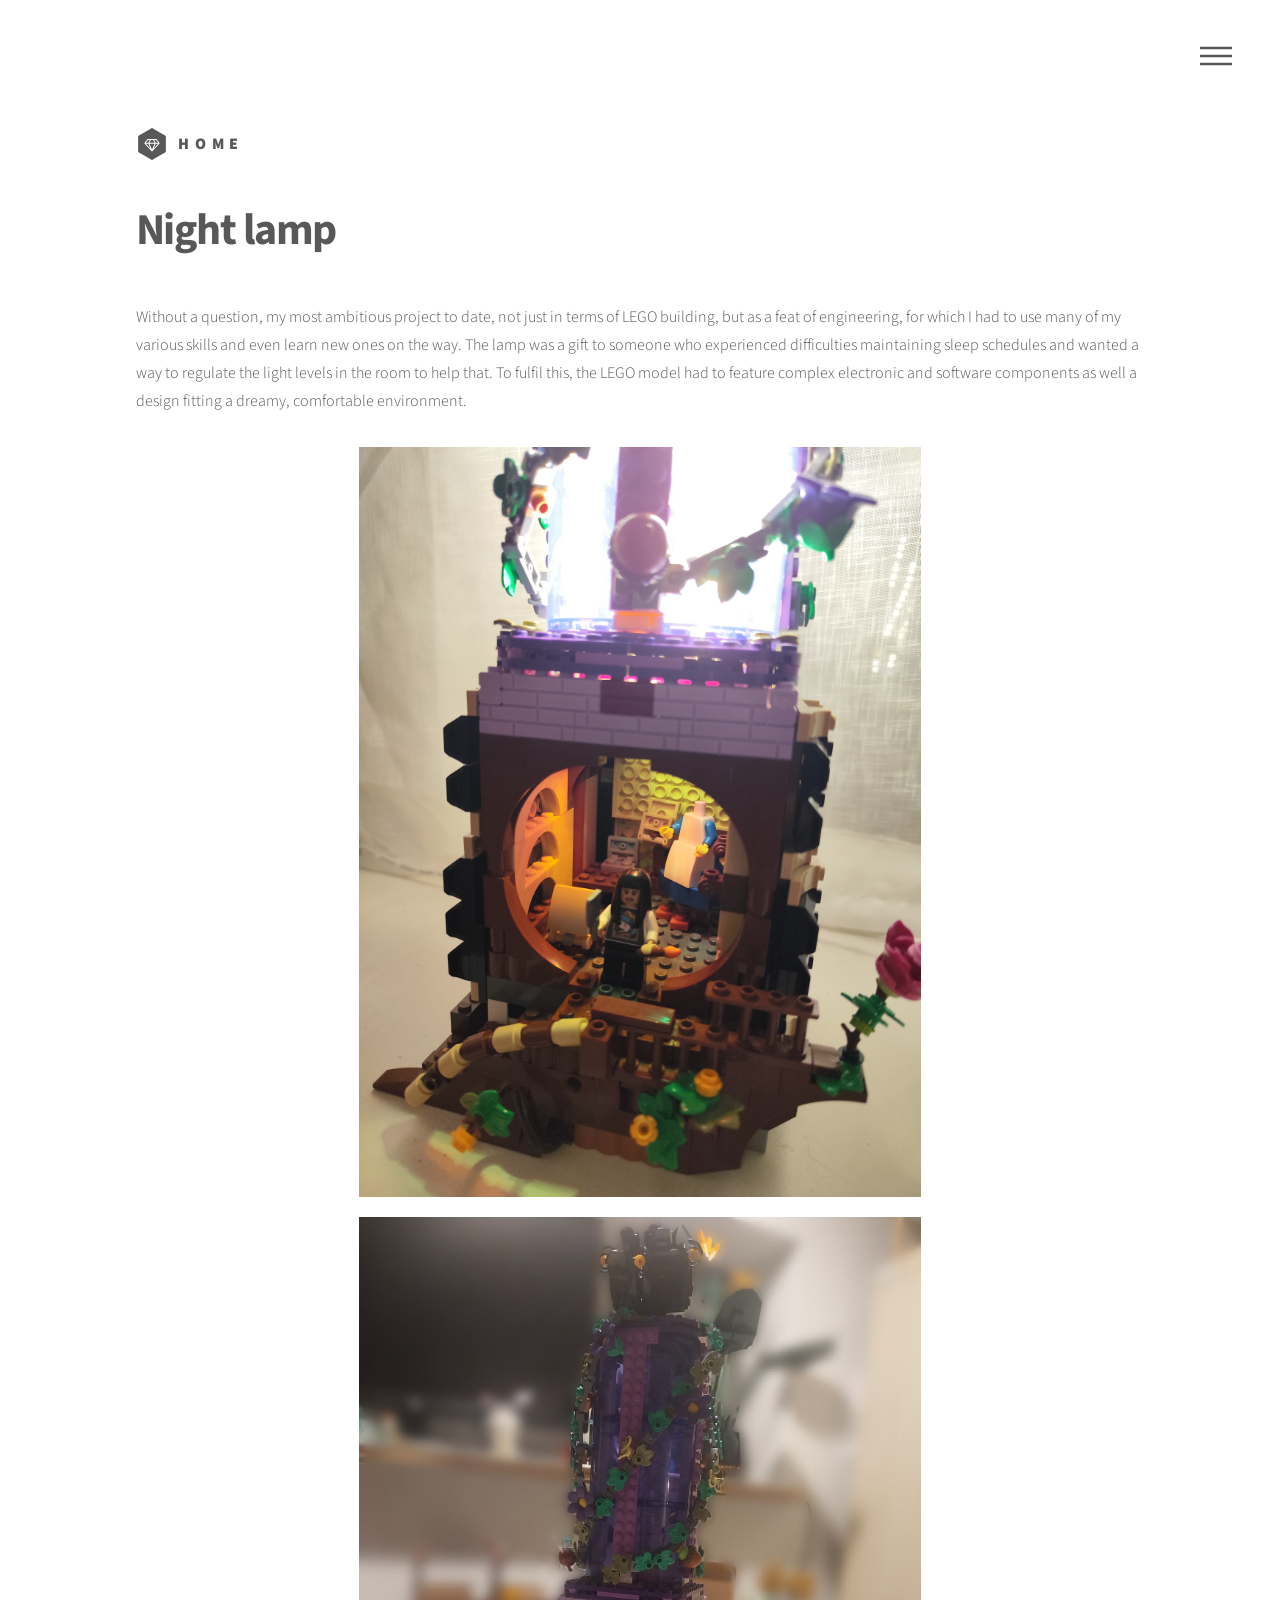
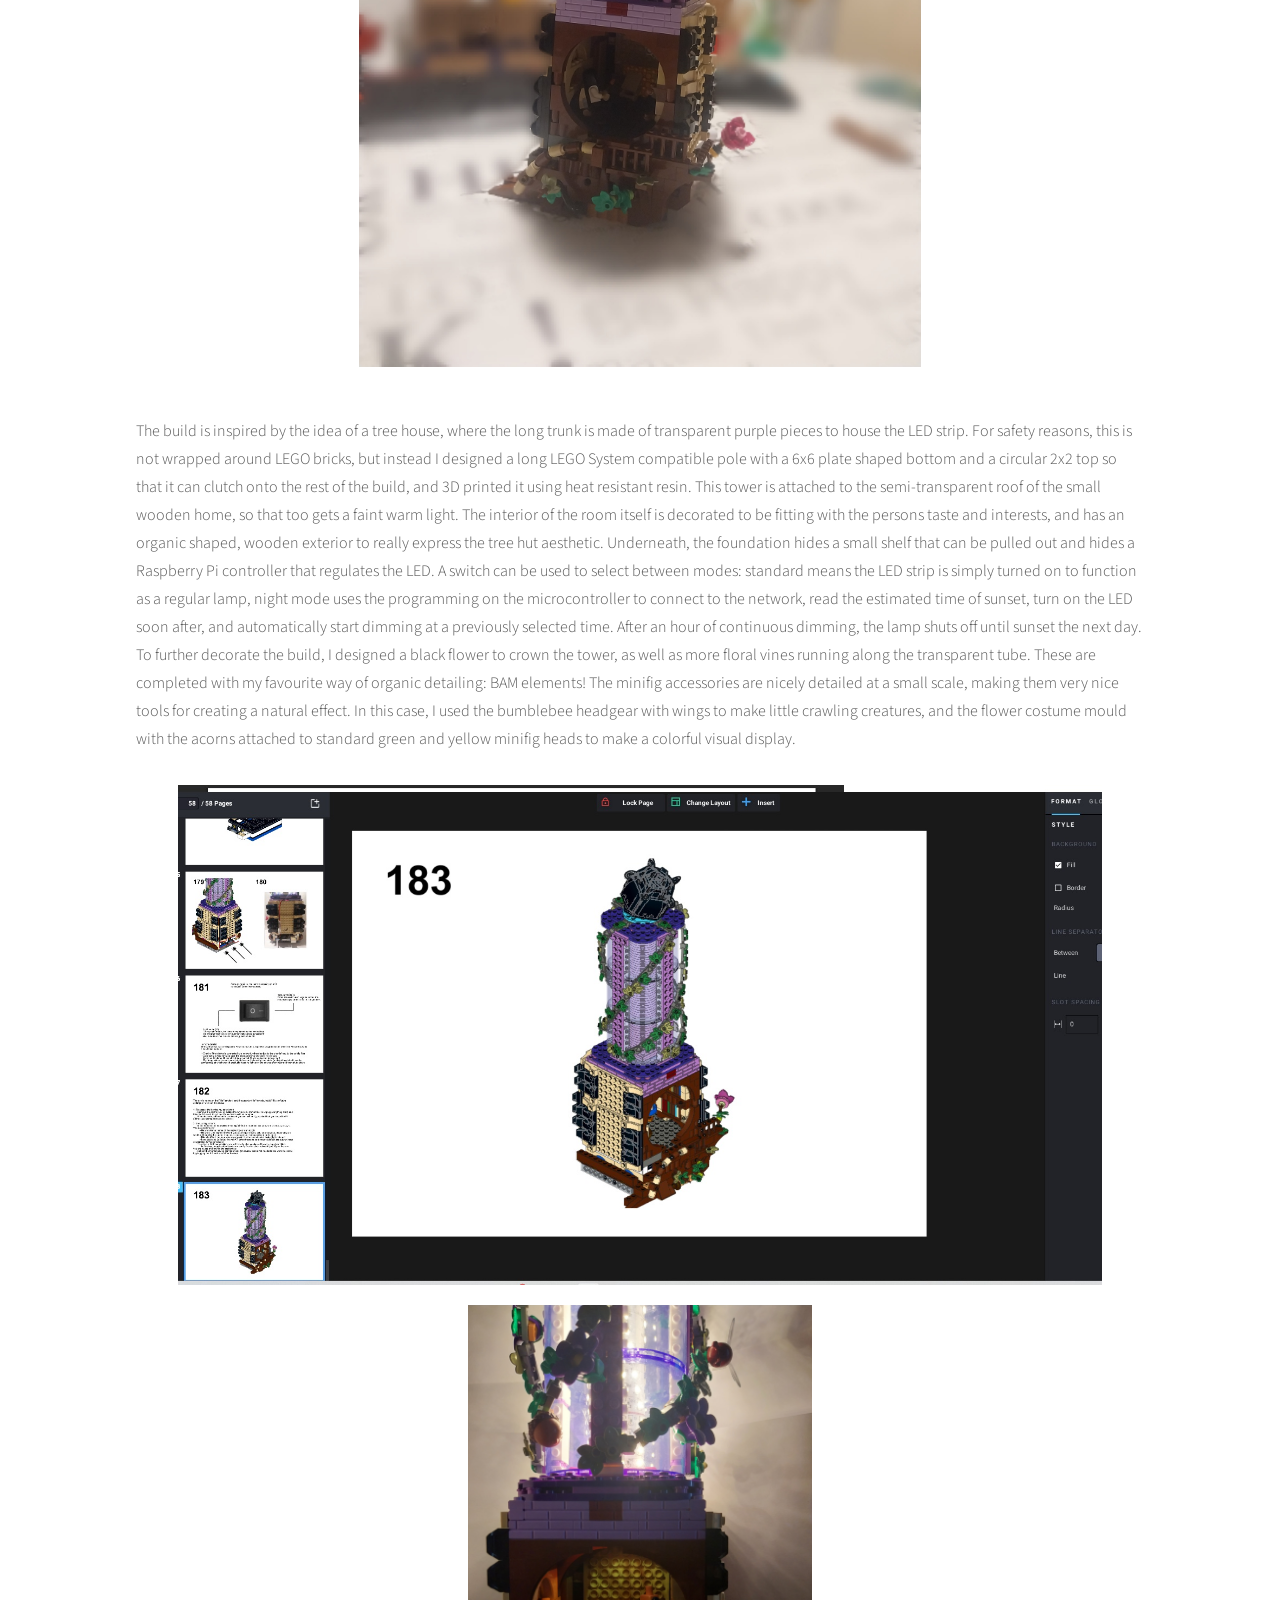
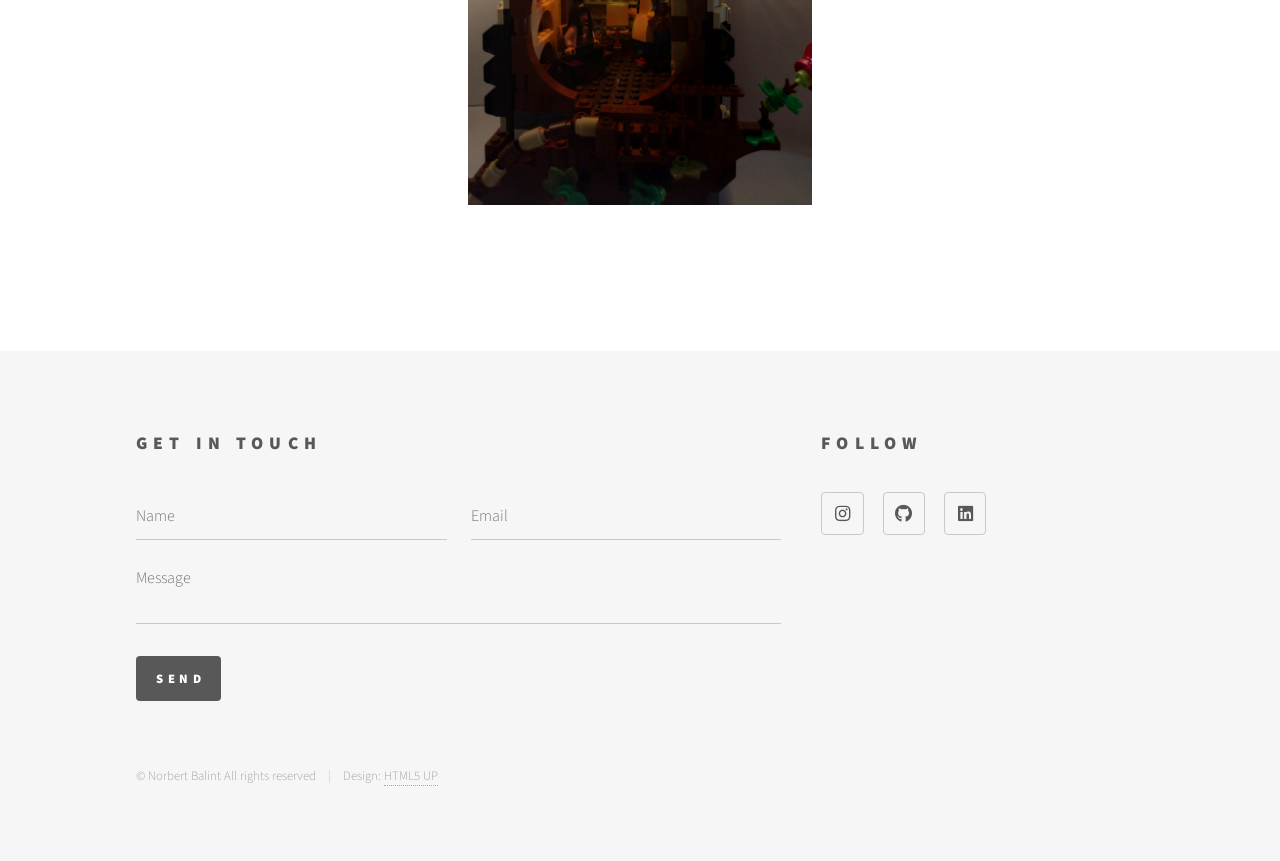
==== commit 24bab87b: "Add files via upload Changed header" ====
--- a/lampion.html
+++ b/lampion.html
@@ -58,7 +58,7 @@
 				<!-- Main -->
 					<div id="main">
 						<div class="inner">
-							<h1>Lampion</h1>
+							<h1>Night lamp</h1>
 							<p>Without a question, my most ambitious project to date, not just in terms of LEGO building, but as a feat of engineering, for which I had to use many of my various skills and even learn new ones on the way. The lamp was a gift to someone who experienced difficulties maintaining sleep schedules and wanted a way to regulate the light levels in the room to help that. To fulfil this, the LEGO model had to feature complex electronic and software components as well a design fitting a dreamy, comfortable environment. </p>
 
 							<div class="image-row">
